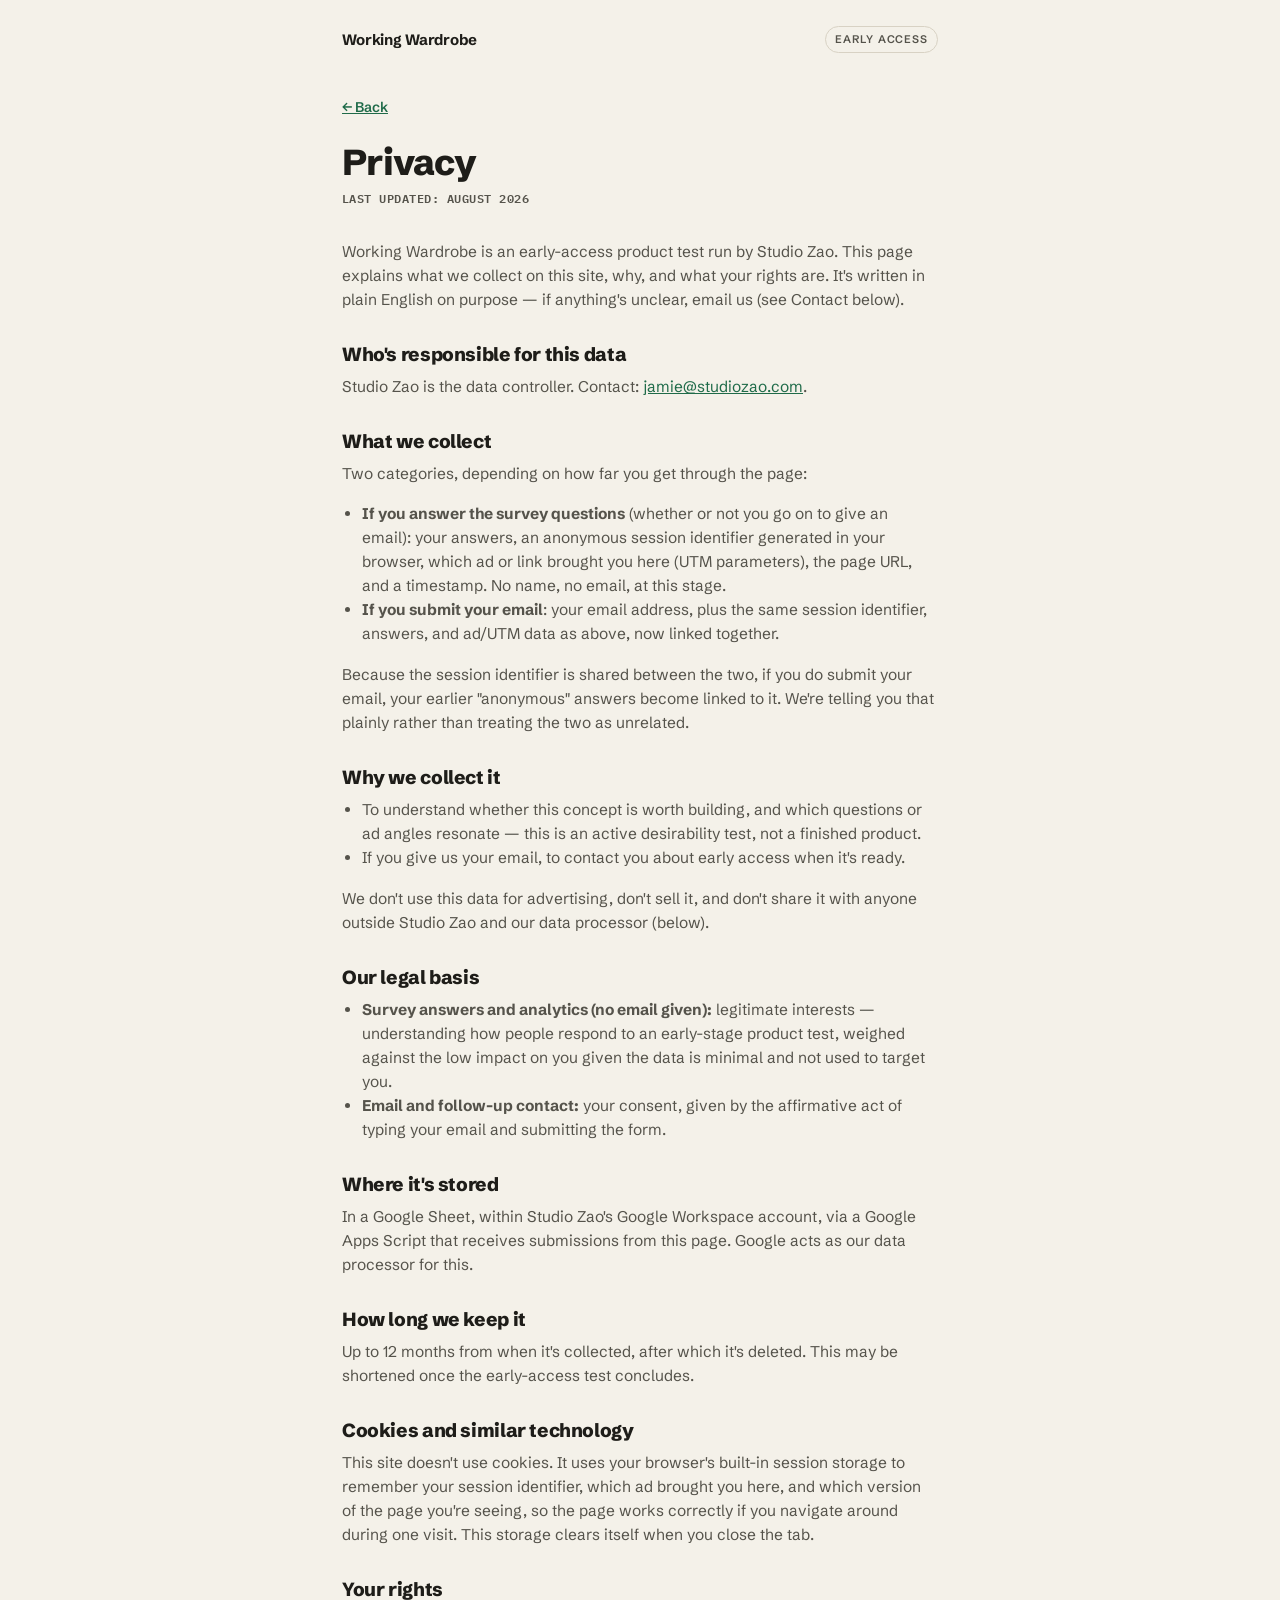
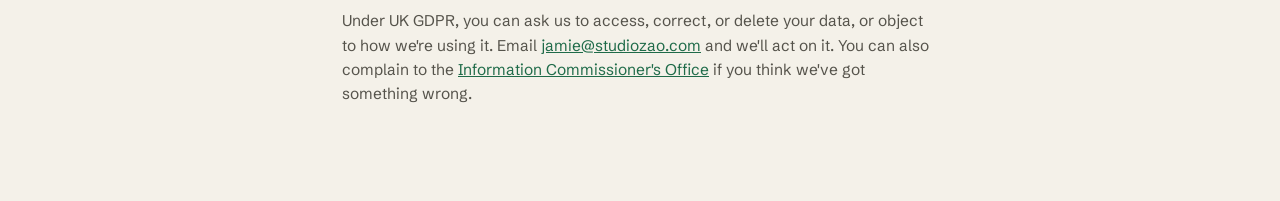
==== privacy.html @ 8a974044 "Set contact email to jamie@studiozao.com Replaces the REPLACE_WITH_YOUR_EMAIL placeholder in the foo" ====
<!DOCTYPE html>
<html lang="en-GB">
<head>
<meta charset="UTF-8">
<meta name="viewport" content="width=device-width, initial-scale=1.0">
<title>Privacy — Working Wardrobe</title>
<meta name="robots" content="noindex">
<link rel="preconnect" href="https://fonts.googleapis.com">
<link rel="preconnect" href="https://fonts.gstatic.com" crossorigin>
<link href="https://fonts.googleapis.com/css2?family=Schibsted+Grotesk:wght@400;500;600;700;800&family=IBM+Plex+Mono:wght@500;600&display=swap" rel="stylesheet">
<link rel="stylesheet" href="style.css">
<style>
  /* Page-specific only — everything else reuses style.css's tokens so
     this matches the rest of the site rather than looking bolted on. */
  .legal { max-width: 640px; margin: 0 auto; padding: 40px 22px 80px; }
  .legal h1 { font-size: clamp(28px, 7vw, 36px); margin-bottom: 6px; }
  .legal .updated { font: 600 12px var(--font-mono); color: var(--ink-soft); letter-spacing: .04em; text-transform: uppercase; margin-bottom: 32px; }
  .legal h2 { font-size: 19px; margin: 32px 0 10px; }
  .legal p, .legal li { font-size: 15.5px; color: var(--ink-soft); line-height: 1.55; }
  .legal ul { padding-left: 20px; margin: 0 0 1em; }
  .legal a { color: var(--green); }
  .legal .back { display: inline-block; margin-bottom: 24px; font-size: 14px; font-weight: 600; }
</style>
</head>
<body>
  <div class="topbar">
    <span class="brand">Working Wardrobe</span>
    <span class="badge">Early access</span>
  </div>

  <div class="legal">
    <a class="back" href="index.html">&larr; Back</a>
    <h1>Privacy</h1>
    <p class="updated">Last updated: August 2026</p>

    <p>Working Wardrobe is an early-access product test run by Studio Zao. This page explains what we collect on this site, why, and what your rights are. It's written in plain English on purpose — if anything's unclear, email us (see Contact below).</p>

    <h2>Who's responsible for this data</h2>
    <p>Studio Zao is the data controller. Contact: <a href="mailto:jamie@studiozao.com">jamie@studiozao.com</a>.</p>

    <h2>What we collect</h2>
    <p>Two categories, depending on how far you get through the page:</p>
    <ul>
      <li><strong>If you answer the survey questions</strong> (whether or not you go on to give an email): your answers, an anonymous session identifier generated in your browser, which ad or link brought you here (UTM parameters), the page URL, and a timestamp. No name, no email, at this stage.</li>
      <li><strong>If you submit your email</strong>: your email address, plus the same session identifier, answers, and ad/UTM data as above, now linked together.</li>
    </ul>
    <p>Because the session identifier is shared between the two, if you do submit your email, your earlier "anonymous" answers become linked to it. We're telling you that plainly rather than treating the two as unrelated.</p>

    <h2>Why we collect it</h2>
    <ul>
      <li>To understand whether this concept is worth building, and which questions or ad angles resonate — this is an active desirability test, not a finished product.</li>
      <li>If you give us your email, to contact you about early access when it's ready.</li>
    </ul>
    <p>We don't use this data for advertising, don't sell it, and don't share it with anyone outside Studio Zao and our data processor (below).</p>

    <h2>Our legal basis</h2>
    <ul>
      <li><strong>Survey answers and analytics (no email given):</strong> legitimate interests — understanding how people respond to an early-stage product test, weighed against the low impact on you given the data is minimal and not used to target you.</li>
      <li><strong>Email and follow-up contact:</strong> your consent, given by the affirmative act of typing your email and submitting the form.</li>
    </ul>

    <h2>Where it's stored</h2>
    <p>In a Google Sheet, within Studio Zao's Google Workspace account, via a Google Apps Script that receives submissions from this page. Google acts as our data processor for this.</p>

    <h2>How long we keep it</h2>
    <p>Up to 12 months from when it's collected, after which it's deleted. This may be shortened once the early-access test concludes.</p>

    <h2>Cookies and similar technology</h2>
    <p>This site doesn't use cookies. It uses your browser's built-in session storage to remember your session identifier, which ad brought you here, and which version of the page you're seeing, so the page works correctly if you navigate around during one visit. This storage clears itself when you close the tab.</p>

    <h2>Your rights</h2>
    <p>Under UK GDPR, you can ask us to access, correct, or delete your data, or object to how we're using it. Email <a href="mailto:jamie@studiozao.com">jamie@studiozao.com</a> and we'll act on it. You can also complain to the <a href="https://ico.org.uk/make-a-complaint/" target="_blank" rel="noopener">Information Commissioner's Office</a> if you think we've got something wrong.</p>
  </div>
</body>
</html>
---- style.css ----
/* ---------- Design tokens ---------- */
:root {
  --paper:      #F4F1E9;  /* warm paper base */
  --paper-2:    #ECE7DB;  /* slightly deeper panel */
  --ink:        #1E1D19;  /* near-black text */
  --ink-soft:   #55534B;  /* secondary text */
  --line:       #D8D2C4;  /* hairlines / borders */
  --green:      #1F6B49;  /* resolution only — it worked, it's sorted. never a button. */
  --green-dark: #164F36;
  --ochre:      #C98A2B;  /* take action, tap this — the one action colour */
  --ochre-soft: #F0DFC0;
  --shadow:     0 1px 2px rgba(30,29,25,.06), 0 8px 24px rgba(30,29,25,.06);

  /* Design 1a ("Proof First") brings in two webfonts: Schibsted Grotesk as
     the display/body face, IBM Plex Mono for small uppercase labels and
     counters. This is a deliberate reversal of the earlier system-font-only
     decision (made to avoid a render-blocking font request on cold mobile
     ad traffic) — the tradeoff is accepted here because it's what the
     chosen design direction specifies. */
  --font-body: "Schibsted Grotesk", system-ui, -apple-system, "Segoe UI", Roboto, Helvetica, Arial, sans-serif;
  --font-mono: "IBM Plex Mono", ui-monospace, Menlo, monospace;

  --wrap: 640px;
}

/* ----------------------------------------------------------------------
   PRE-LAUNCH CHECKLIST
   --ink-soft (#55534B) on --paper (#F4F1E9) — computed contrast ratio is
   ~6.83:1 (checked 2026-07-31). Passes WCAG AA (4.5:1) for normal text at
   every size this token is used at, including the 13px microcopy/eyebrow
   sizes where the margin is closest. Does not reach AAA (7:1) but AAA was
   never the target. Re-check this if either --ink-soft or --paper changes.
   ---------------------------------------------------------------------- */

/* ---------- Reset-ish ---------- */
* { box-sizing: border-box; }
html { -webkit-text-size-adjust: 100%; scroll-behavior: smooth; overflow-x: clip; }
body {
  margin: 0;
  background: var(--paper);
  color: var(--ink);
  font-family: var(--font-body);
  font-size: 17px;
  line-height: 1.55;
  -webkit-font-smoothing: antialiased;
  text-rendering: optimizeLegibility;
  overflow-x: clip;
}
img, svg { display: block; max-width: 100%; }

/* ---------- Layout helpers ---------- */
.wrap { width: 100%; max-width: var(--wrap); margin: 0 auto; padding: 0 22px; }

/* ---------- Type ---------- */
h1, h2 { margin: 0; font-weight: 800; letter-spacing: -0.02em; line-height: 1.1; }
h3 { margin: 0; font-weight: 700; letter-spacing: -0.01em; line-height: 1.1; }
p { margin: 0 0 1em; }
.eyebrow {
  font: 600 11px var(--font-mono);
  letter-spacing: 0.12em;
  text-transform: uppercase;
  color: var(--green);
  margin: 0 0 14px;
}

/* ---------- Header bar ---------- */
.topbar {
  display: flex;
  align-items: center;
  justify-content: space-between;
  padding: 26px 22px 0;
  max-width: var(--wrap);
  margin: 0 auto;
}
.topbar .brand { font-weight: 700; font-size: 15px; letter-spacing: -0.01em; }
.topbar .badge {
  font-size: 11px;
  font-weight: 600;
  letter-spacing: 0.08em;
  text-transform: uppercase;
  color: var(--ink-soft);
  border: 1px solid var(--line);
  border-radius: 99px;
  padding: 4px 9px;
}

/* ---------- Hero ---------- */
.hero { padding-top: 26px; padding-bottom: 0; }
.hero h1 {
  font-size: clamp(30px, 8.5vw, 36px);
  line-height: 1.05;
  overflow-wrap: anywhere;
  min-width: 0;
  text-wrap: balance;
}
.hero .lede {
  margin-top: 14px;
  font-size: 17px;
  line-height: 1.45;
  color: var(--ink-soft);
  max-width: 32ch;
}

/* ---------- Camera hook ---------- */
.hook { padding: 22px 22px 0; }
.hook-frame {
  position: relative;
  border-radius: 24px;
  overflow: hidden;
  background: var(--paper-2);
  aspect-ratio: 1 / 1;
}
.hook-frame .stripes {
  position: absolute;
  inset: 0;
  background: repeating-linear-gradient(135deg, #e3ddcd 0 10px, #ece7db 10px 20px);
}
.hook-frame .caption {
  position: absolute;
  inset: 0;
  display: grid;
  place-items: center;
  font: 500 10.5px/1.5 var(--font-mono);
  letter-spacing: 0.05em;
  color: #8b8577;
  text-align: center;
  padding: 0 20px;
}
.hook-frame.shot .caption { display: none; }

/* Viewfinder corner brackets — reads as a camera's focus reticle, not a
   re-drawn OS/app chrome. Fades out once the shot is taken, same as a
   real camera UI would once it's done focusing. */
.viewfinder {
  position: absolute;
  inset: 14px;
  width: calc(100% - 28px);
  height: calc(100% - 28px);
  pointer-events: none;
  transition: opacity .3s ease;
}
.viewfinder path {
  fill: none;
  stroke: rgba(30,29,25,.55);
  stroke-width: 2.5;
  stroke-linecap: round;
  vector-effect: non-scaling-stroke;
}
.hook-frame.scanning .viewfinder,
.hook-frame.revealed .viewfinder { opacity: 0; }

/* Flash: a single quick white pulse the instant the shutter is tapped */
.hook-flash {
  position: absolute;
  inset: 0;
  background: #fff;
  pointer-events: none;
  opacity: 0;
}
.hook-frame.scanning .hook-flash { animation: flashPop .5s ease forwards; }

/* Scan: a soft ochre band sweeping down while "grading" */
.hook-scan {
  position: absolute;
  left: 0; right: 0;
  height: 26%;
  background: linear-gradient(180deg, rgba(201,138,43,0), rgba(201,138,43,.4));
  opacity: 0;
  pointer-events: none;
}
.hook-frame.scanning .hook-scan {
  opacity: 1;
  animation: scanSweep 1.1s .25s linear;
}

/* Result: the worked example, revealed once grading finishes */
.hook-result {
  position: absolute;
  left: 12px; right: 12px; bottom: 12px;
  display: none;
}
.hook-frame.revealed .hook-result { display: block; animation: riseIn .4s ease forwards; }
.hook-result-card {
  background: rgba(244,241,233,.96);
  border-radius: 18px;
  padding: 16px 18px;
}
.hook-result-card .lead { font-size: 13px; color: var(--ink-soft); margin-bottom: 10px; }
.hook-result-card .result-body { display: flex; align-items: center; gap: 12px; }
.hook-result-card .result-icon { flex: 0 0 auto; width: 44px; height: 44px; }
.hook-result-card .result-text { flex: 1; min-width: 0; }
/* Named .hook-item-name, not .item — the cascade below defines a global
   .item { opacity: 0 } for its travelling squares, which was silently
   hiding this text when both shared the same class name. */
.hook-result-card .row { display: flex; align-items: baseline; justify-content: space-between; gap: 10px; }
.hook-result-card .hook-item-name { font-size: 21px; font-weight: 800; letter-spacing: -0.02em; overflow-wrap: anywhere; }
.hook-result-card .price { font-size: 21px; font-weight: 800; letter-spacing: -0.02em; color: var(--green); white-space: nowrap; }
.hook-result-card .chips { margin-top: 8px; display: flex; gap: 6px; flex-wrap: wrap; }
.hook-result-card .chip {
  font-size: 12px;
  font-weight: 600;
  color: var(--green-dark);
  background: #E1EDE5;
  border-radius: 99px;
  padding: 5px 10px;
}

/* Real camera-style shutter: a ring with a filled dot, like an actual
   phone camera app's capture button, rather than a text pill. */
.hook-shutter {
  position: absolute;
  left: 50%;
  transform: translateX(-50%);
  bottom: 18px;
  width: 62px;
  height: 62px;
  border-radius: 50%;
  background: transparent;
  border: none;
  padding: 0;
  cursor: pointer;
}
.shutter-ring {
  display: grid;
  place-items: center;
  width: 100%;
  height: 100%;
  border-radius: 50%;
  border: 3px solid #fff;
  box-shadow: 0 2px 10px rgba(30,29,25,.25);
}
.shutter-dot {
  width: 48px;
  height: 48px;
  border-radius: 50%;
  background: #fff;
  transition: transform .12s ease, background .18s ease;
}
.hook-shutter:active .shutter-dot { transform: scale(.88); }
.hook-frame.scanning .shutter-dot { background: var(--ochre); }
.hook-frame.scanning .hook-shutter { pointer-events: none; }
.hook-frame.revealed .hook-shutter { display: none; }
.hook-shutter:focus-visible { outline: 3px solid var(--ochre); outline-offset: 4px; }
.hook-note { margin: 12px 2px 0; font-size: 13.5px; color: var(--ink-soft); text-align: center; }

/* ---------- Survey ("soft gate") ----------
   Unlike a hard gate, nothing below this is hidden — all three questions
   show at once, answers are changeable any time, and the CTA just dims
   until all three are answered. Fully visible in the page's normal scroll
   order, no separate "screen". */
.sr-only {
  position: absolute;
  width: 1px; height: 1px;
  padding: 0; margin: -1px;
  overflow: hidden;
  clip: rect(0, 0, 0, 0);
  white-space: nowrap;
  border: 0;
}

/* ---------- Hard gate ----------
   Screen 2 (everything from "How it works" down, including the footer)
   isn't reachable/interactive until the survey is complete, but it's not
   fully hidden either — a dimmed, blurred, non-interactive hint of it
   stays visible through the gate, so scrolling past the survey signals
   "there's more, finish this first" rather than the page just ending.
   .gated is removed from <body> once all 3 are answered; the opacity/
   blur transition below handles the reveal automatically, no JS-driven
   animation needed. */
.screen-two {
  transition: opacity .5s ease, filter .5s ease;
}
body.gated .screen-two {
  opacity: .16;
  filter: blur(3px) saturate(70%);
  pointer-events: none;
  user-select: none;
}
body.gated .sticky { display: none; }

.survey { padding: 26px 22px 30px; }
.survey-progress-row { display: flex; align-items: center; gap: 10px; margin-bottom: 4px; }
.survey-bar { flex: 1; height: 3px; border-radius: 2px; background: var(--line); overflow: hidden; }
.survey-bar-fill { height: 100%; background: var(--ochre); border-radius: 2px; transition: width .3s ease; }
.survey-count { font: 600 10.5px var(--font-mono); color: #8b8577; letter-spacing: 0.06em; }
.survey-intro { margin: 12px 0 18px; font-size: 14.5px; color: var(--ink-soft); }

.q-block { margin-bottom: 22px; }
.q-block .q-text {
  margin: 0 0 10px;
  font-size: 16.5px;
  font-weight: 700;
  letter-spacing: -0.01em;
  line-height: 1.3;
  max-width: 30ch;
}
.q-opts { display: flex; flex-wrap: wrap; gap: 8px; }
.q-opt {
  font: 600 14.5px var(--font-body);
  text-align: left;
  cursor: pointer;
  padding: 11px 15px;
  min-height: 44px;
  border-radius: 99px;
  border: 1.5px solid var(--line);
  background: #fff;
  color: var(--ink);
  transition: border-color .16s ease, background .16s ease, color .16s ease;
}
.q-opt:hover { border-color: var(--ink); }
.q-opt:focus-visible { outline: 3px solid var(--ochre); outline-offset: 2px; }
.q-opt.picked { border-color: var(--ink); background: var(--ink); color: var(--paper); }

.survey-cta-wrap { margin-top: 6px; transition: opacity .3s ease; }
.survey-cta-wrap[data-locked="true"] { opacity: .35; pointer-events: none; }

/* ---------- How it works ---------- */
.how { background: var(--paper-2); padding: 32px 22px; border-top: 1px solid var(--line); }
.how .wrap { padding: 0; }
.how h2 { font-size: 25px; line-height: 1.15; margin-bottom: 20px; }

.steps { display: flex; flex-direction: column; gap: 10px; }
.step {
  display: flex;
  gap: 14px;
  background: var(--paper);
  border: 1px solid var(--line);
  border-radius: 16px;
  padding: 18px;
}
.step .num {
  flex: 0 0 auto;
  width: 30px; height: 30px;
  border-radius: 50%;
  display: grid; place-items: center;
  font-weight: 700; font-size: 14px;
  color: var(--green-dark);
  background: #fff;
  border: 1.5px solid var(--line);
}
.step h3 { font-size: 17px; margin-bottom: 3px; }
.step p { margin: 0; color: var(--ink-soft); font-size: 15px; line-height: 1.45; }

/* Proof card — a single worked example (item, grade, route), leading into
   the cascade below it as one worked example before the fuller animation.
   Same inline-SVG language as the cascade — kept from the earlier build
   per explicit instruction, alongside the cascade itself. */
.proof-card { margin: 14px 0 6px; max-width: 280px; }
.proof-bridge { margin: 14px 0 0; font-size: 15px; color: var(--ink-soft); }
.proof-card .proof-label { font: 600 10px var(--font-mono); fill: var(--ink-soft); letter-spacing: .04em; }
.proof-card .proof-grade { font: 800 13px var(--font-body); fill: var(--ink); }
.proof-card .proof-route { font: 600 11px var(--font-mono); fill: var(--green); }

/* The signature: routing cascade — the page's payoff visual for step 2,
   kept from the earlier build per explicit instruction (design 1a's own
   bar-chart alternative is not used). A stillness beat before it starts
   animating is timed in script.js, not here. */
.cascade-wrap { margin-top: 22px; margin-bottom: 4px; }
.cascade { width: 100%; height: auto; }
.bin-label { font: 600 10px var(--font-mono); fill: var(--ink-soft); letter-spacing: .04em; }

/* ---------- Why bother ---------- */
.why { padding: 32px 22px; }
.why h2 { font-size: 25px; line-height: 1.15; margin-bottom: 18px; }
.answer-echo {
  display: none;
  margin: -6px 0 18px;
  font-size: 16.5px;
  font-weight: 600;
  color: var(--ink-soft);
  line-height: 1.4;
}
.answer-echo.show { display: block; }

.grind { display: flex; flex-direction: column; border-top: 1px solid var(--line); }
.grind li {
  display: flex;
  gap: 12px;
  padding: 13px 0;
  border-bottom: 1px solid var(--line);
  list-style: none;
}
.grind li::before {
  content: "";
  flex: 0 0 6px;
  width: 6px; height: 6px;
  margin-top: 8px;
  border-radius: 3px;
  background: var(--ochre);
}
.grind li span { font-size: 15px; color: var(--ink-soft); line-height: 1.45; }
.grind { margin: 0; padding: 0; }

.relief {
  margin-top: 20px;
  border: 1.5px solid var(--green);
  background: #fff;
  border-radius: 16px;
  padding: 20px;
}
.relief .head { font-weight: 700; color: var(--green-dark); margin-bottom: 8px; font-size: 15px; }
.relief p { margin: 0; font-size: 15.5px; line-height: 1.45; }

/* ---------- Final capture ---------- */
.final { padding: 0 22px 34px; }
.final .card {
  background: var(--green);
  color: #fff;
  border-radius: 22px;
  padding: 28px 22px;
}
.final .card.done { display: none; }
.final h2 { font-size: 27px; line-height: 1.12; color: #fff; margin-bottom: 10px; }
/* :not(.microcopy) — without this, every property here (font-size
   included) leaks onto the "No spam..." line too, since this rule's
   specificity beats a bare .microcopy class selector. The previous fix
   only overrode margin and missed that font-size was leaking the same
   way, making the line render at 15.5px instead of its own 12.5px. */
.final .card p:not(.microcopy) { margin: 0 0 18px; font-size: 15.5px; line-height: 1.45; color: rgba(255,255,255,.86); max-width: 40ch; }

.field {
  width: 100%;
  font: 400 16px var(--font-body);
  padding: 15px 16px;
  border: none;
  border-radius: 12px;
  background: #fff;
  color: var(--ink);
  margin-bottom: 10px;
  transition: box-shadow .18s ease;
}
.field::placeholder { color: #9d988a; }
.field:focus {
  outline: none;
  box-shadow: 0 0 0 3px rgba(255,255,255,.5);
}

.btn {
  width: 100%;
  font: 700 16.5px var(--font-body);
  border: none;
  border-radius: 12px;
  padding: 16px 20px;
  background: var(--ochre);
  color: #241a08;
  cursor: pointer;
  box-shadow: 0 2px 0 #9c6a1e;
  transition: transform .12s ease, background .18s ease, box-shadow .12s ease;
}
.btn:hover { background: #b87d26; }
.btn:active { transform: translateY(2px); box-shadow: 0 0 0 #9c6a1e; }
.btn:focus-visible { outline: 3px solid var(--ink); outline-offset: 2px; }
.btn:disabled { cursor: default; opacity: .7; }

.microcopy { margin: 10px 0 0; font-size: 12.5px; color: rgba(255,255,255,.72); text-align: center; }

.form-note { margin-top: 12px; font-size: 15px; display: none; text-align: center; }
.form-note.show { display: block; }
.form-note.err { color: #ffd9d0; }

/* Success state — swaps in for the card once the form is submitted.
   Needs the same green "card" treatment as .final .card: without its own
   background, the white heading/text here is invisible against the
   page's paper background. */
.done-state {
  display: none;
  background: var(--green);
  border-radius: 22px;
  padding: 28px 22px;
}
.done-state.show { display: block; animation: riseIn .35s ease; }
.done-icon {
  width: 46px; height: 46px;
  border-radius: 50%;
  background: rgba(255,255,255,.16);
  display: grid; place-items: center;
  margin-bottom: 14px;
}
.done-state h2 { font-size: 25px; line-height: 1.14; color: #fff; margin-bottom: 8px; }
.done-state p { margin: 0 0 16px; font-size: 15.5px; line-height: 1.45; color: rgba(255,255,255,.86); }
.done-footnote {
  border-top: 1px solid rgba(255,255,255,.22);
  padding-top: 14px;
  font: 600 11px var(--font-mono);
  letter-spacing: .08em;
  color: rgba(255,255,255,.7);
}

/* ---------- Sticky bar (scroll-triggered) ---------- */
.sticky {
  position: fixed;
  left: 0; right: 0; bottom: 0;
  z-index: 40;
  background: rgba(244,241,233,.94);
  backdrop-filter: saturate(140%) blur(8px);
  border-top: 1px solid var(--line);
  padding: 12px 0 calc(12px + env(safe-area-inset-bottom, 0px));
  transform: translateY(120%);
  transition: transform .28s ease;
  box-shadow: 0 -6px 20px rgba(30,29,25,.08);
}
.sticky.show { transform: translateY(0); }
.sticky .wrap { display: flex; align-items: center; gap: 12px; }
.sticky .line { flex: 1; font-size: 14.5px; font-weight: 600; }
.sticky .line span { color: var(--ink-soft); font-weight: 500; display: block; font-size: 12.5px; }
.sticky .btn { width: auto; padding: 12px 18px; font-size: 15px; }

/* ---------- Footer ---------- */
footer {
  padding: 32px 22px 64px;
  border-top: 1px solid var(--line);
  color: var(--ink-soft);
  font-size: 13px;
}
footer .wrap { padding: 0; display: flex; flex-wrap: wrap; gap: 6px 16px; align-items: baseline; }
footer .name { font-weight: 700; color: var(--ink); }
footer a { color: var(--ink-soft); text-decoration: underline; text-underline-offset: 2px; }

/* ---------- Scroll reveal ---------- */
.reveal {
  opacity: 0;
  transform: translateY(16px);
  transition: opacity .6s ease, transform .6s ease;
  will-change: opacity, transform;
}
.reveal.in { opacity: 1; transform: none; }

/* ---------- Cascade animation (plays when step 2 is in view) ---------- */
.item { opacity: 0; }
.cascade.run .item { animation: drop 2.6s ease-in-out infinite; }
.cascade.run .i1 { animation-delay: 0s;    }
.cascade.run .i2 { animation-delay: .45s;  }
.cascade.run .i3 { animation-delay: .9s;   }
.cascade.run .i4 { animation-delay: 1.35s; }
@keyframes drop {
  0%   { opacity: 0; transform: translate(0,0) scale(.9); }
  12%  { opacity: 1; }
  70%  { opacity: 1; }
  100% { opacity: 0; transform: var(--to) scale(1); }
}
.flash { transform-origin: center; }
.cascade.run .flash { animation: flash 2.6s ease-in-out infinite; }
@keyframes flash {
  0%, 8%   { opacity: 0; transform: scale(.6); }
  3%       { opacity: .9; }
  16%,100% { opacity: 0; transform: scale(1.3); }
}

/* ---------- Camera-hook animations ---------- */
@keyframes flashPop { 0% { opacity: 0; } 20% { opacity: .9; } 100% { opacity: 0; } }
@keyframes scanSweep { from { transform: translateY(-100%); } to { transform: translateY(320%); } }
@keyframes riseIn { from { opacity: 0; transform: translateY(14px); } to { opacity: 1; transform: none; } }

/* Respect people who ask for less motion */
@media (prefers-reduced-motion: reduce) {
  html { scroll-behavior: auto; }
  .reveal { opacity: 1; transform: none; transition: none; }
  .cascade.run .item { animation: none; opacity: 1; }
  .cascade.run .flash { animation: none; opacity: .8; }
  .btn { transition: none; }
  .q-opt { transition: none; }
  .hook-frame.scanning .hook-flash,
  .hook-frame.scanning .hook-scan,
  .hook-frame.revealed .hook-result { animation: none; }
  .hook-frame.revealed .hook-result { opacity: 1; transform: none; }
  .screen-two { transition: none; }
  .sticky { transition: none; }
  .viewfinder { transition: none; }
  .shutter-dot { transition: none; }
}
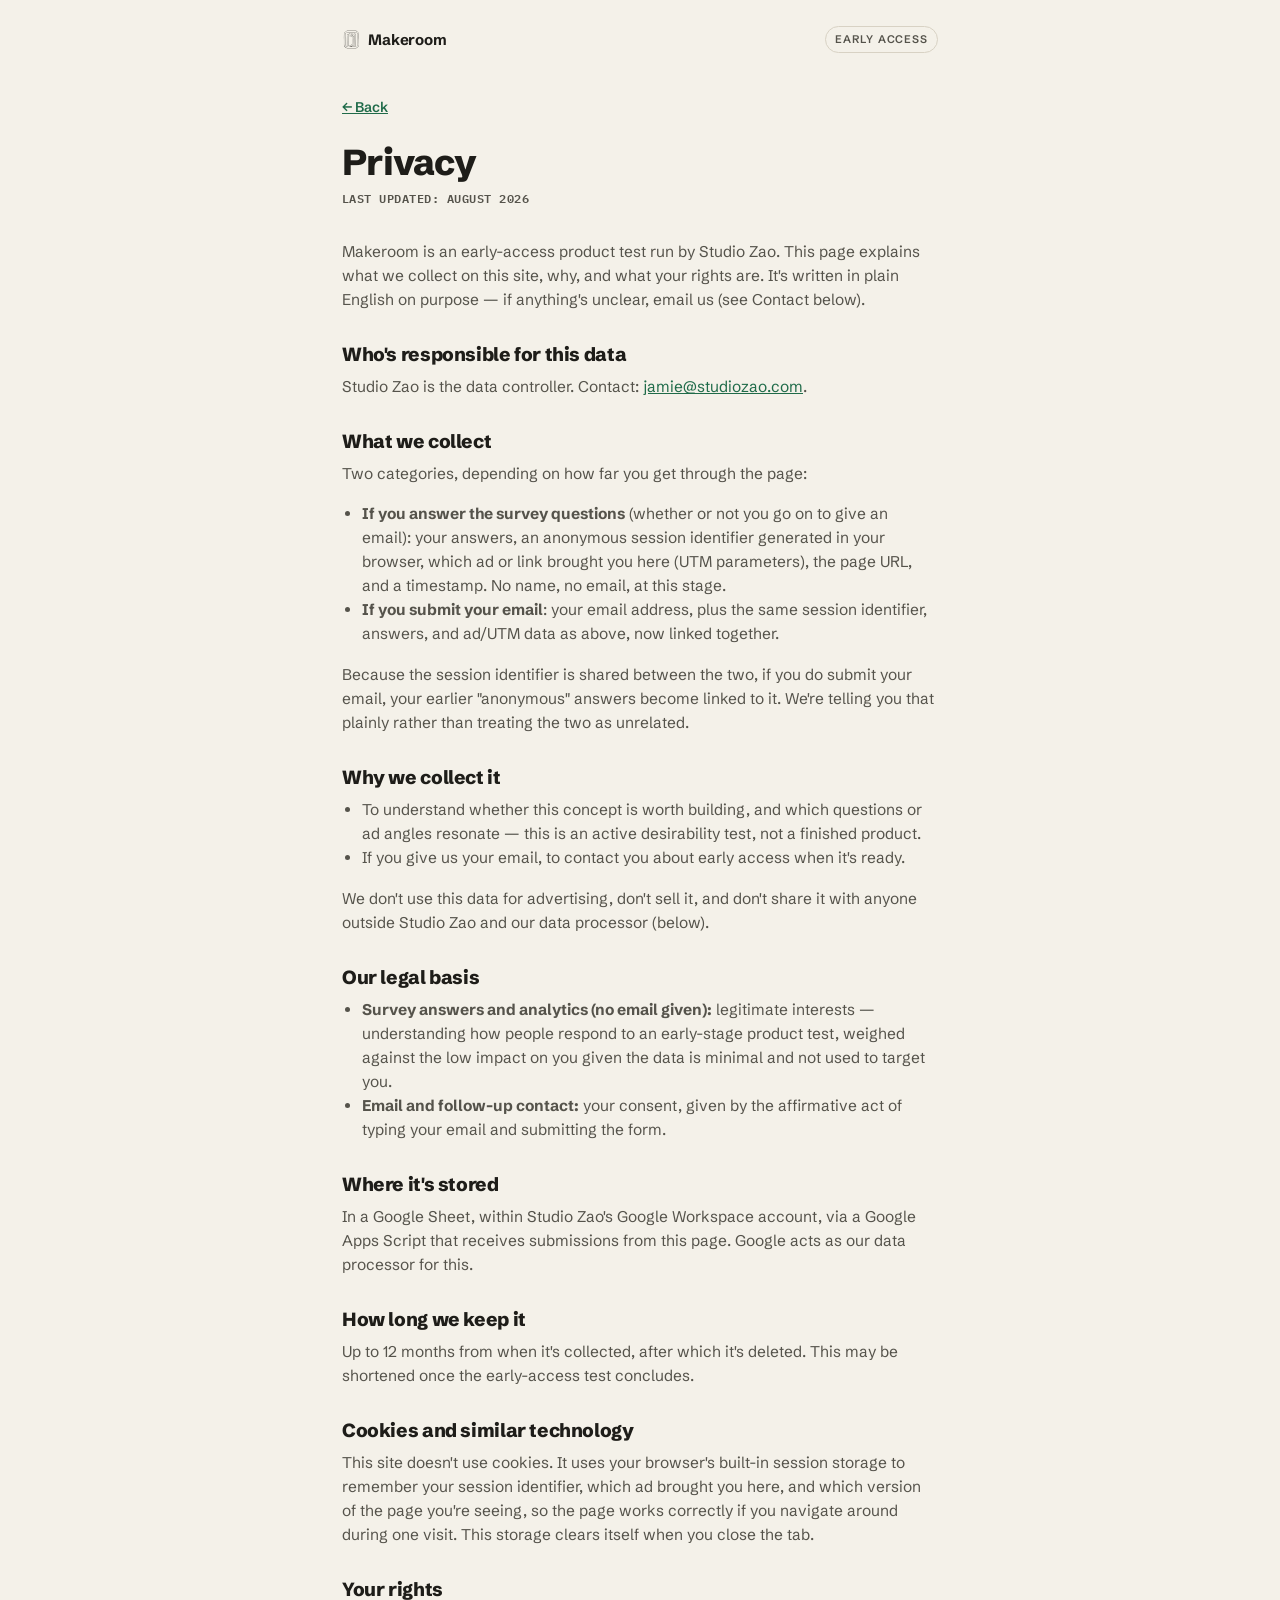
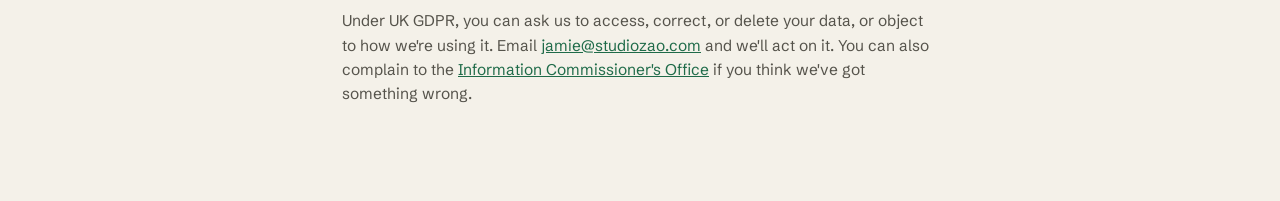
==== commit dbee0890: "Rebrand from Working Wardrobe to Makeroom Swaps all copy references and adds the traced door-icon lo" ====
--- a/privacy.html
+++ b/privacy.html
@@ -3,7 +3,7 @@
 <head>
 <meta charset="UTF-8">
 <meta name="viewport" content="width=device-width, initial-scale=1.0">
-<title>Privacy — Working Wardrobe</title>
+<title>Privacy — Makeroom</title>
 <meta name="robots" content="noindex">
 <link rel="preconnect" href="https://fonts.googleapis.com">
 <link rel="preconnect" href="https://fonts.gstatic.com" crossorigin>
@@ -24,7 +24,80 @@
 </head>
 <body>
   <div class="topbar">
-    <span class="brand">Working Wardrobe</span>
+    <span class="brand">
+            <svg class="logo-mark" viewBox="204 40 232 268" aria-hidden="true">
+        <g transform="translate(0,478) scale(0.1,-0.1)" fill="currentColor" stroke="none">
+          <path d="M2620 4265 c-47 -6 -94 -15 -105 -19 -11 -4 -31 -12 -45 -16 -14 -4
+-34 -11 -45 -15 -11 -3 -22 -7 -25 -8 -40 -13 -210 -204 -210 -236 0 -6 -5
+-11 -10 -11 -6 0 -9 -3 -8 -7 1 -5 -6 -40 -15 -80 -15 -64 -17 -154 -17 -846
+l0 -774 25 -76 c13 -41 33 -91 44 -110 38 -67 123 -154 178 -182 21 -11 40
+-23 41 -27 2 -5 11 -8 21 -8 9 0 21 -4 26 -8 6 -5 37 -15 70 -23 48 -11 179
+-14 660 -14 645 0 630 -1 745 53 51 24 151 96 158 114 2 5 9 5 15 1 7 -3 9 -3
+5 1 -3 4 11 35 33 69 22 34 42 73 46 87 3 14 9 30 13 35 4 6 11 26 15 45 12
+50 17 1610 6 1610 -5 0 -8 20 -8 44 2 34 -1 42 -12 38 -10 -4 -13 -1 -9 10 4
+9 2 20 -2 24 -5 5 -11 18 -12 29 -4 24 -75 121 -123 168 -19 18 -50 42 -70 53
+-19 10 -35 22 -35 26 0 5 -7 8 -15 8 -8 0 -23 4 -33 9 -31 16 -88 31 -116 31
+-15 0 -25 3 -23 8 8 12 -1067 9 -1163 -3z m1225 -35 c4 -6 15 -10 25 -10 31 0
+132 -58 180 -103 53 -49 120 -138 120 -159 0 -8 4 -18 8 -24 5 -5 15 -29 23
+-54 12 -37 14 -182 14 -855 l0 -810 -24 -60 c-29 -72 -99 -169 -153 -210 -21
+-16 -45 -36 -53 -42 -7 -7 -17 -13 -22 -13 -4 0 -19 -6 -33 -13 -78 -41 -103
+-42 -730 -42 -629 0 -640 1 -745 43 -135 54 -249 203 -285 372 -13 63 -9 1536
+5 1603 20 99 137 270 213 310 150 80 105 75 819 76 392 0 635 -3 638 -9z"/>
+          <path d="M2560 4080 c0 -5 -6 -10 -14 -10 -25 0 -96 -43 -129 -80 -50 -53 -66
+-82 -88 -152 -18 -60 -19 -102 -19 -805 0 -701 1 -745 19 -802 36 -114 118
+-197 236 -238 l30 -10 -2 836 c-1 460 -3 841 -4 846 -1 6 -6 -8 -12 -30 -7
+-26 -13 -320 -16 -826 l-6 -787 -45 24 c-25 13 -41 24 -36 24 5 0 -6 10 -25
+23 -18 12 -40 36 -49 52 -8 17 -17 32 -20 35 -16 16 -32 61 -30 86 1 16 1 31
+0 34 -1 3 -4 284 -6 624 -3 341 -6 622 -9 624 -2 3 -2 23 0 46 3 22 7 84 9
+137 4 74 11 109 30 153 25 56 92 130 128 142 10 3 18 10 18 16 0 5 6 8 12 6 7
+-3 23 1 35 7 17 9 180 12 621 13 581 0 598 -1 647 -21 28 -11 57 -28 66 -36 9
+-9 29 -25 44 -36 27 -19 75 -102 75 -130 0 -8 5 -15 10 -15 7 0 10 -271 10
+-794 0 -679 -2 -795 -14 -806 -8 -6 -12 -18 -9 -27 3 -8 2 -18 -4 -22 -5 -3
+-19 -23 -32 -44 -24 -39 -92 -92 -132 -102 l-24 -6 -1 843 c-1 798 -5 928 -25
+928 -5 0 -9 6 -9 13 0 20 -67 86 -111 109 -36 19 -50 20 -127 14 -48 -4 -98
+-9 -112 -12 -14 -2 -45 -7 -70 -10 -25 -3 -49 -10 -54 -15 -6 -5 -31 -9 -57
+-9 -26 0 -51 -4 -54 -10 -3 -5 -24 -10 -45 -10 -21 0 -42 -4 -45 -10 -3 -5
+-22 -10 -41 -10 -20 0 -74 -7 -122 -15 -48 -9 -116 -21 -152 -27 -36 -6 -84
+-19 -107 -29 -44 -20 -93 -74 -93 -102 0 -25 15 -21 28 7 26 57 91 87 232 106
+36 5 90 14 120 20 97 19 154 29 215 38 33 5 97 17 142 26 228 47 304 48 365 5
+33 -24 72 -81 82 -122 4 -16 7 -422 7 -903 -1 -764 1 -874 14 -874 8 0 15 5
+15 10 0 6 7 10 15 10 23 0 87 39 128 78 52 50 85 107 98 173 13 66 12 1423 -1
+1542 -9 79 -32 132 -78 185 -22 26 -88 72 -102 72 -6 0 -10 5 -10 10 0 6 -9
+10 -19 10 -11 0 -23 5 -26 10 -4 6 -227 10 -636 10 -413 0 -629 -3 -629 -10z"/>
+          <path d="M3540 3759 c-30 -4 -82 -12 -115 -18 -33 -7 -86 -16 -117 -22 -32 -5
+-86 -14 -120 -20 -35 -5 -89 -13 -120 -15 -66 -7 -76 -20 -20 -30 20 -3 64
+-16 97 -29 33 -13 83 -31 110 -40 124 -41 174 -75 214 -148 21 -37 21 -48 21
+-585 l0 -547 -38 -49 c-38 -50 -83 -84 -114 -85 -10 -1 -18 -5 -18 -11 0 -5
+-11 -10 -23 -10 -13 0 -27 -3 -30 -6 -8 -8 -119 -54 -130 -54 -4 0 -30 -11
+-59 -25 -28 -14 -60 -25 -70 -25 -10 0 -18 -4 -18 -8 0 -5 -25 -15 -55 -22
+-30 -7 -55 -18 -55 -24 0 -8 109 -10 375 -8 343 2 375 4 384 20 12 23 14 1694
+1 1726 -13 35 -36 43 -100 35z m71 -41 c0 -7 1 -394 2 -860 l2 -847 -293 -3
+c-289 -3 -377 2 -274 16 28 4 52 11 52 16 0 6 6 10 13 10 8 0 27 6 43 14 76
+37 130 61 139 62 12 1 58 20 98 40 16 8 34 11 40 7 7 -3 9 -3 5 1 -3 4 11 31
+33 59 31 41 39 61 40 97 1 25 3 56 5 70 1 14 3 187 4 385 1 358 -6 612 -17
+650 -9 33 -83 115 -109 121 -13 3 -24 10 -24 14 0 8 -55 24 -77 23 -7 0 -13 3
+-13 8 0 5 -11 9 -25 9 -14 0 -25 4 -25 9 0 5 -12 11 -27 13 -16 2 -27 8 -26
+14 1 7 -6 10 -17 7 -11 -3 -20 -1 -20 5 0 6 21 13 48 17 26 3 67 9 92 14 25 6
+73 12 108 16 35 3 73 10 85 15 35 14 137 12 138 -2z"/>
+          <path d="M2745 3583 c-13 -12 -15 -114 -15 -754 0 -491 3 -739 10 -739 10 0
+87 32 122 51 10 5 24 9 31 9 12 0 80 29 119 50 10 6 23 10 29 10 11 0 24 5
+121 49 26 11 57 21 68 21 11 0 20 4 20 9 0 5 16 12 35 15 19 4 39 15 45 26 16
+29 13 1040 -3 1061 -12 15 -140 69 -165 69 -12 0 -23 5 -69 28 -13 7 -31 12
+-42 12 -11 0 -21 4 -23 8 -1 4 -43 21 -93 36 -49 16 -99 32 -110 36 -42 17
+-66 18 -80 3z m90 -33 c32 -11 66 -20 77 -20 10 0 18 -4 18 -10 0 -5 7 -10 15
+-10 15 0 24 -3 70 -27 12 -6 36 -14 55 -18 19 -4 40 -11 45 -15 6 -4 31 -13
+58 -21 26 -7 47 -17 47 -21 0 -4 12 -8 26 -8 16 0 37 -11 51 -26 l24 -26 -3
+-493 c-3 -458 -4 -494 -21 -513 -10 -11 -31 -22 -48 -26 -16 -3 -49 -15 -73
+-26 -25 -11 -50 -20 -56 -20 -5 0 -19 -4 -30 -10 -11 -5 -29 -14 -40 -20 -11
+-5 -27 -10 -35 -10 -8 0 -15 -4 -15 -10 0 -5 -11 -10 -25 -10 -14 0 -25 -5
+-25 -11 0 -6 -9 -9 -19 -6 -12 3 -22 -1 -25 -9 -3 -8 -16 -14 -30 -14 -14 0
+-27 -4 -31 -9 -3 -6 -14 -8 -25 -6 -11 2 -20 0 -20 -6 0 -5 -6 -9 -14 -9 -8 0
+-17 -6 -19 -12 -3 -7 -6 311 -6 708 -1 617 1 734 14 734 1 0 28 -9 60 -20z"/>
+          <path d="M2381 2284 c0 -11 3 -14 6 -6 3 7 2 16 -1 19 -3 4 -6 -2 -5 -13z"/>
+        </g>
+      </svg>
+      Makeroom
+    </span>
     <span class="badge">Early access</span>
   </div>
 
@@ -33,7 +106,7 @@
     <h1>Privacy</h1>
     <p class="updated">Last updated: August 2026</p>
 
-    <p>Working Wardrobe is an early-access product test run by Studio Zao. This page explains what we collect on this site, why, and what your rights are. It's written in plain English on purpose — if anything's unclear, email us (see Contact below).</p>
+    <p>Makeroom is an early-access product test run by Studio Zao. This page explains what we collect on this site, why, and what your rights are. It's written in plain English on purpose — if anything's unclear, email us (see Contact below).</p>
 
     <h2>Who's responsible for this data</h2>
     <p>Studio Zao is the data controller. Contact: <a href="mailto:jamie@studiozao.com">jamie@studiozao.com</a>.</p>
--- a/style.css
+++ b/style.css
@@ -72,7 +72,8 @@
   max-width: var(--wrap);
   margin: 0 auto;
 }
-.topbar .brand { font-weight: 700; font-size: 15px; letter-spacing: -0.01em; }
+.topbar .brand { display: flex; align-items: center; gap: 7px; font-weight: 700; font-size: 15px; letter-spacing: -0.01em; }
+.topbar .brand .logo-mark { width: 19px; height: 19px; color: var(--ink); flex: none; }
 .topbar .badge {
   font-size: 11px;
   font-weight: 600;
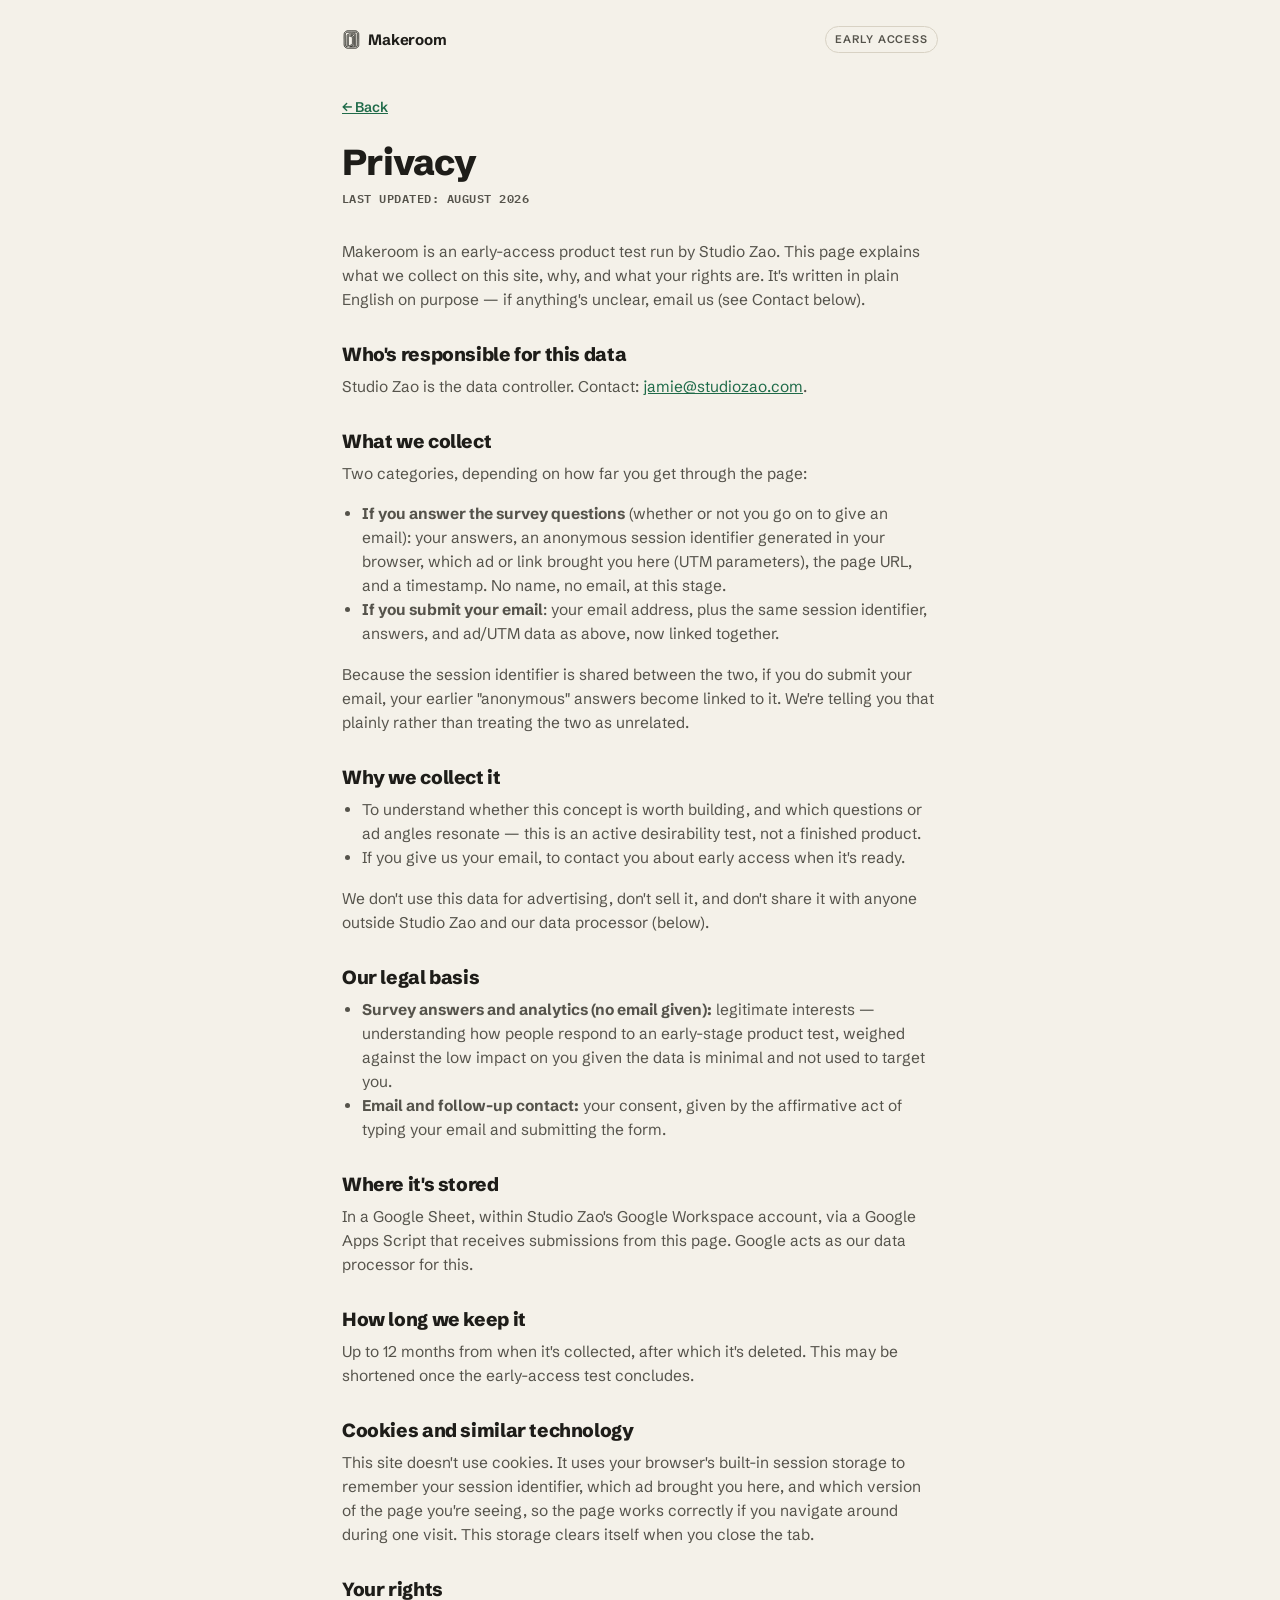
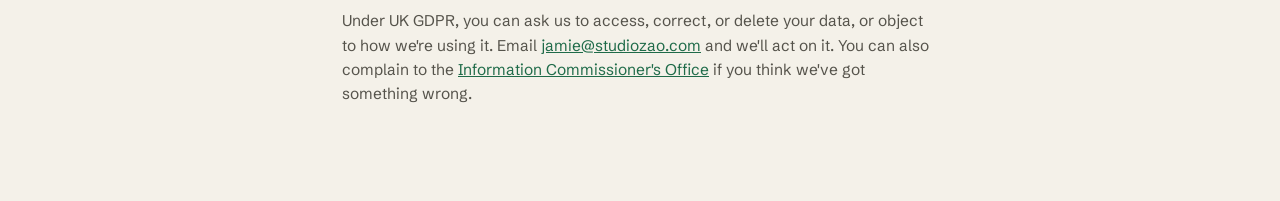
==== commit 3e46c3f0: "Bold the header logo mark The traced icon rendered as thin hairline outlines at 19px in the header —" ====
--- a/privacy.html
+++ b/privacy.html
@@ -26,7 +26,7 @@
   <div class="topbar">
     <span class="brand">
             <svg class="logo-mark" viewBox="204 40 232 268" aria-hidden="true">
-        <g transform="translate(0,478) scale(0.1,-0.1)" fill="currentColor" stroke="none">
+        <g transform="translate(0,478) scale(0.1,-0.1)" fill="currentColor" stroke="currentColor" stroke-width="55" stroke-linejoin="round">
           <path d="M2620 4265 c-47 -6 -94 -15 -105 -19 -11 -4 -31 -12 -45 -16 -14 -4
 -34 -11 -45 -15 -11 -3 -22 -7 -25 -8 -40 -13 -210 -204 -210 -236 0 -6 -5
 -11 -10 -11 -6 0 -9 -3 -8 -7 1 -5 -6 -40 -15 -80 -15 -64 -17 -154 -17 -846
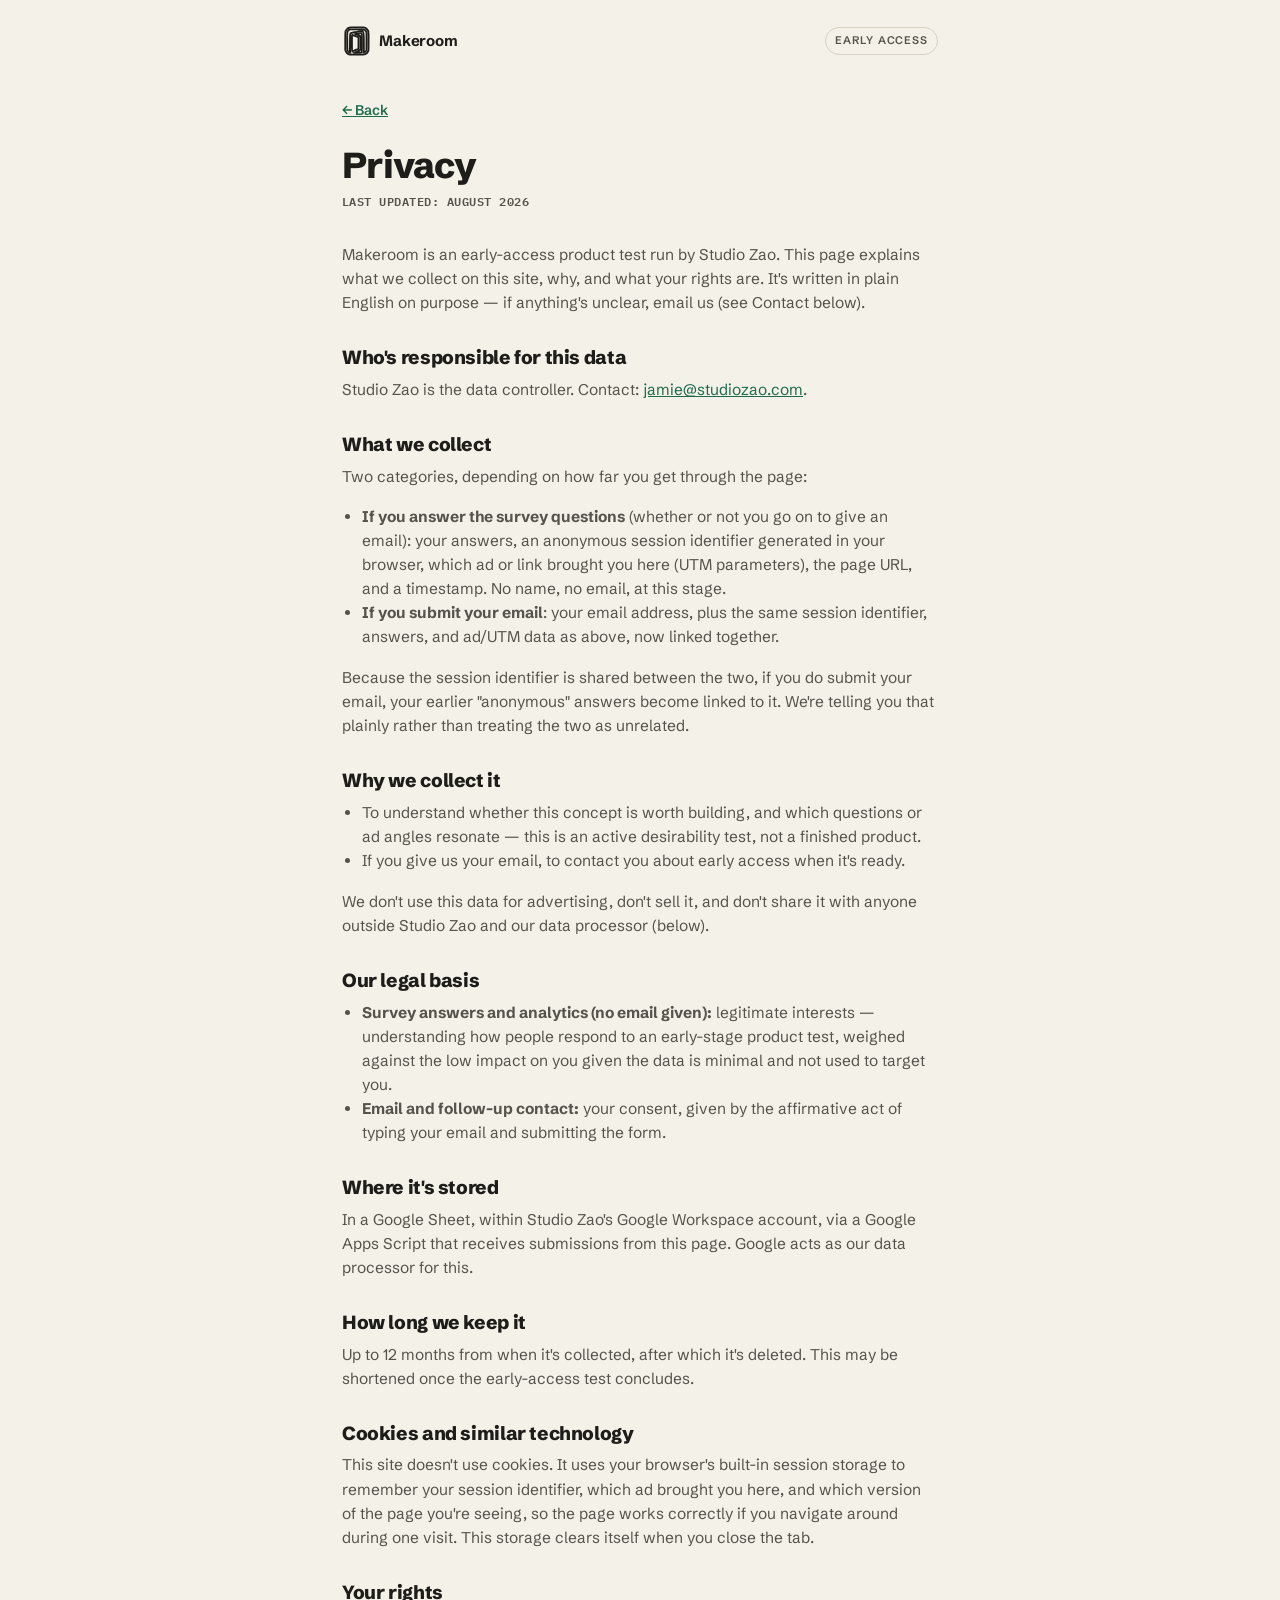
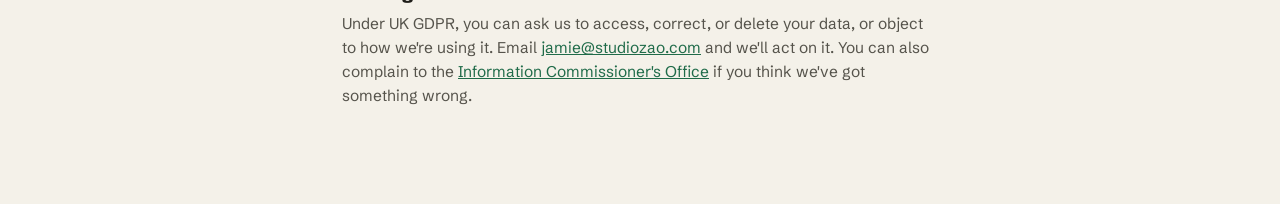
==== commit e372605e: "Make logo mark solid and larger Stroke wasn't thick enough to close the gaps between the traced outl" ====
--- a/privacy.html
+++ b/privacy.html
@@ -26,7 +26,7 @@
   <div class="topbar">
     <span class="brand">
             <svg class="logo-mark" viewBox="204 40 232 268" aria-hidden="true">
-        <g transform="translate(0,478) scale(0.1,-0.1)" fill="currentColor" stroke="currentColor" stroke-width="55" stroke-linejoin="round">
+        <g transform="translate(0,478) scale(0.1,-0.1)" fill="currentColor" stroke="currentColor" stroke-width="140" stroke-linejoin="round">
           <path d="M2620 4265 c-47 -6 -94 -15 -105 -19 -11 -4 -31 -12 -45 -16 -14 -4
 -34 -11 -45 -15 -11 -3 -22 -7 -25 -8 -40 -13 -210 -204 -210 -236 0 -6 -5
 -11 -10 -11 -6 0 -9 -3 -8 -7 1 -5 -6 -40 -15 -80 -15 -64 -17 -154 -17 -846
--- a/style.css
+++ b/style.css
@@ -73,7 +73,7 @@
   margin: 0 auto;
 }
 .topbar .brand { display: flex; align-items: center; gap: 7px; font-weight: 700; font-size: 15px; letter-spacing: -0.01em; }
-.topbar .brand .logo-mark { width: 19px; height: 19px; color: var(--ink); flex: none; }
+.topbar .brand .logo-mark { width: 30px; height: 30px; color: var(--ink); flex: none; }
 .topbar .badge {
   font-size: 11px;
   font-weight: 600;
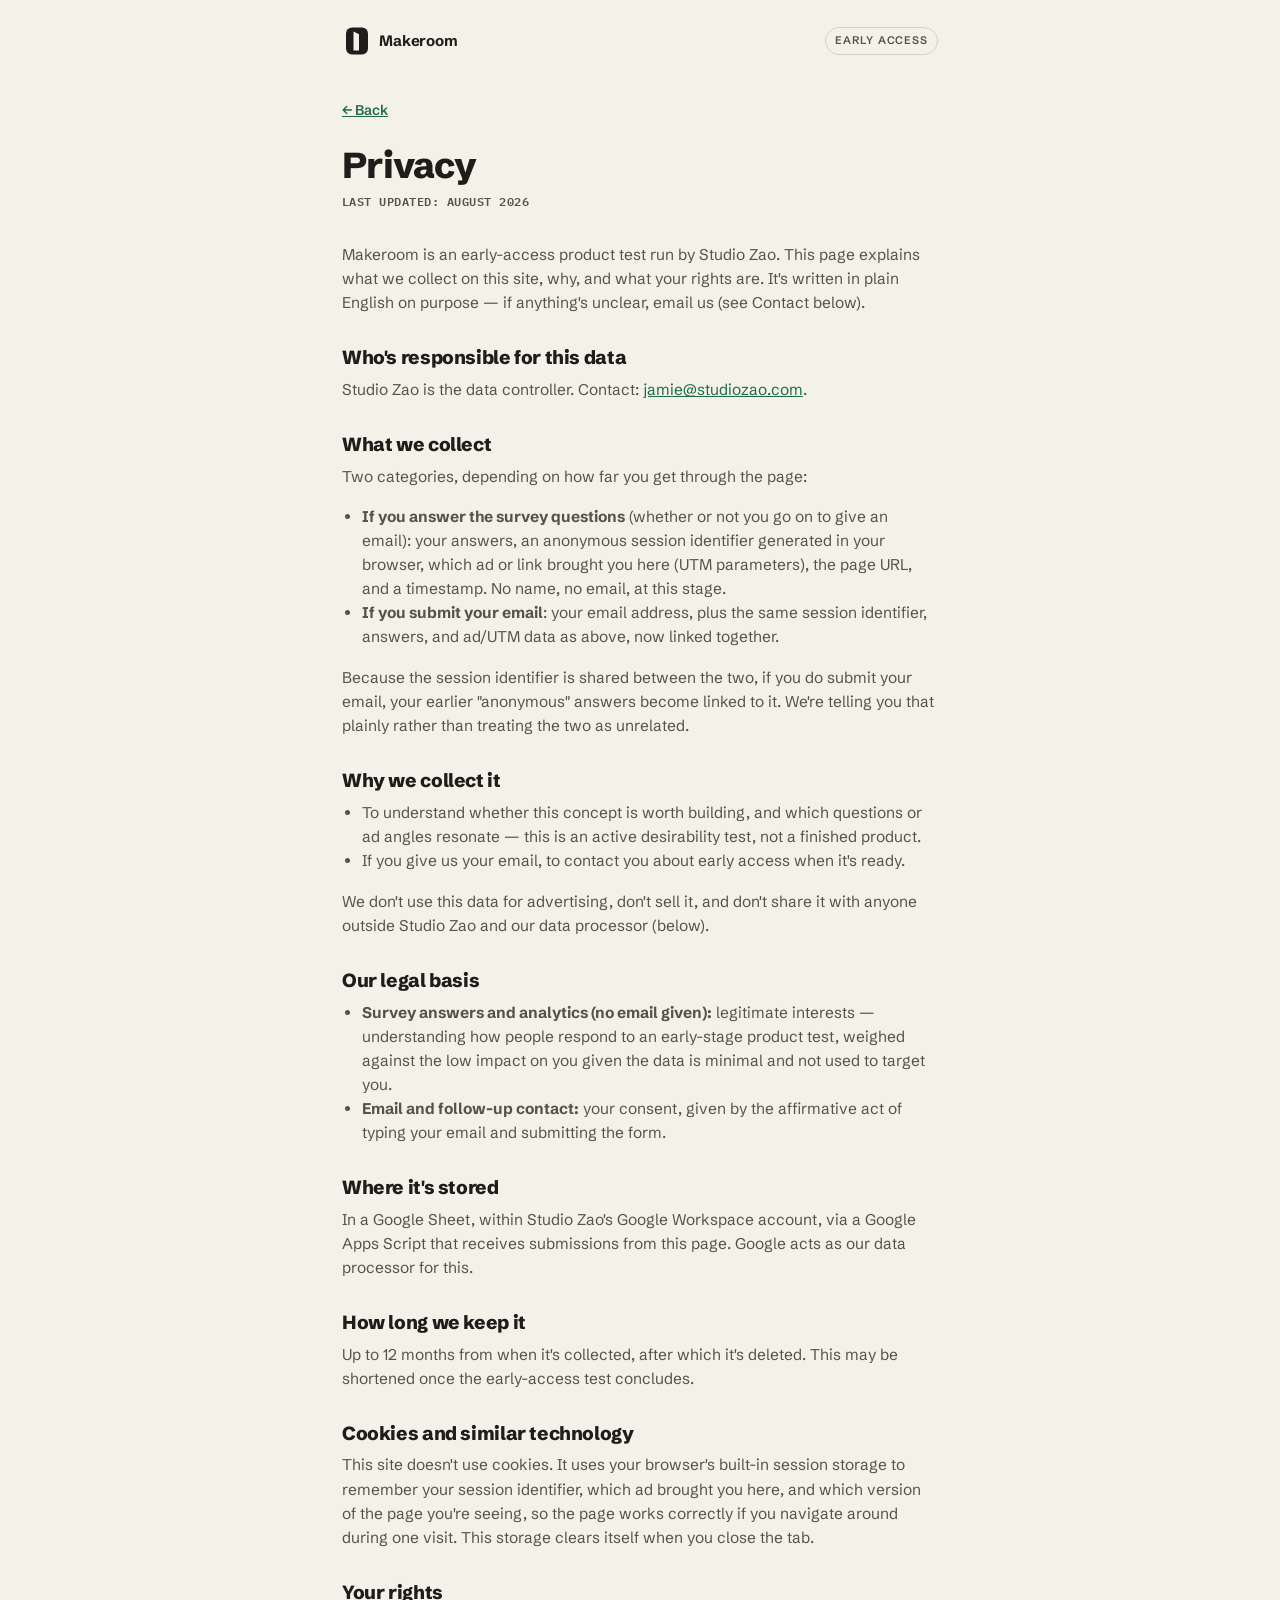
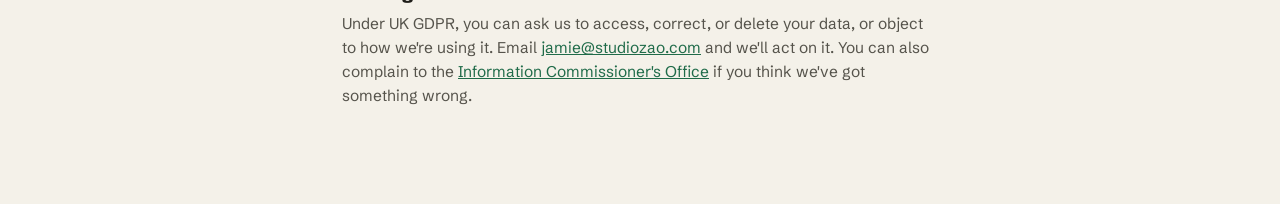
==== commit 15b9b73c: "Rebuild logo as a clean solid mark The stroke-fattening approach still left hollow gaps and stray ar" ====
--- a/privacy.html
+++ b/privacy.html
@@ -25,76 +25,9 @@
 <body>
   <div class="topbar">
     <span class="brand">
-            <svg class="logo-mark" viewBox="204 40 232 268" aria-hidden="true">
-        <g transform="translate(0,478) scale(0.1,-0.1)" fill="currentColor" stroke="currentColor" stroke-width="140" stroke-linejoin="round">
-          <path d="M2620 4265 c-47 -6 -94 -15 -105 -19 -11 -4 -31 -12 -45 -16 -14 -4
--34 -11 -45 -15 -11 -3 -22 -7 -25 -8 -40 -13 -210 -204 -210 -236 0 -6 -5
--11 -10 -11 -6 0 -9 -3 -8 -7 1 -5 -6 -40 -15 -80 -15 -64 -17 -154 -17 -846
-l0 -774 25 -76 c13 -41 33 -91 44 -110 38 -67 123 -154 178 -182 21 -11 40
--23 41 -27 2 -5 11 -8 21 -8 9 0 21 -4 26 -8 6 -5 37 -15 70 -23 48 -11 179
--14 660 -14 645 0 630 -1 745 53 51 24 151 96 158 114 2 5 9 5 15 1 7 -3 9 -3
-5 1 -3 4 11 35 33 69 22 34 42 73 46 87 3 14 9 30 13 35 4 6 11 26 15 45 12
-50 17 1610 6 1610 -5 0 -8 20 -8 44 2 34 -1 42 -12 38 -10 -4 -13 -1 -9 10 4
-9 2 20 -2 24 -5 5 -11 18 -12 29 -4 24 -75 121 -123 168 -19 18 -50 42 -70 53
--19 10 -35 22 -35 26 0 5 -7 8 -15 8 -8 0 -23 4 -33 9 -31 16 -88 31 -116 31
--15 0 -25 3 -23 8 8 12 -1067 9 -1163 -3z m1225 -35 c4 -6 15 -10 25 -10 31 0
-132 -58 180 -103 53 -49 120 -138 120 -159 0 -8 4 -18 8 -24 5 -5 15 -29 23
--54 12 -37 14 -182 14 -855 l0 -810 -24 -60 c-29 -72 -99 -169 -153 -210 -21
--16 -45 -36 -53 -42 -7 -7 -17 -13 -22 -13 -4 0 -19 -6 -33 -13 -78 -41 -103
--42 -730 -42 -629 0 -640 1 -745 43 -135 54 -249 203 -285 372 -13 63 -9 1536
-5 1603 20 99 137 270 213 310 150 80 105 75 819 76 392 0 635 -3 638 -9z"/>
-          <path d="M2560 4080 c0 -5 -6 -10 -14 -10 -25 0 -96 -43 -129 -80 -50 -53 -66
--82 -88 -152 -18 -60 -19 -102 -19 -805 0 -701 1 -745 19 -802 36 -114 118
--197 236 -238 l30 -10 -2 836 c-1 460 -3 841 -4 846 -1 6 -6 -8 -12 -30 -7
--26 -13 -320 -16 -826 l-6 -787 -45 24 c-25 13 -41 24 -36 24 5 0 -6 10 -25
-23 -18 12 -40 36 -49 52 -8 17 -17 32 -20 35 -16 16 -32 61 -30 86 1 16 1 31
-0 34 -1 3 -4 284 -6 624 -3 341 -6 622 -9 624 -2 3 -2 23 0 46 3 22 7 84 9
-137 4 74 11 109 30 153 25 56 92 130 128 142 10 3 18 10 18 16 0 5 6 8 12 6 7
--3 23 1 35 7 17 9 180 12 621 13 581 0 598 -1 647 -21 28 -11 57 -28 66 -36 9
--9 29 -25 44 -36 27 -19 75 -102 75 -130 0 -8 5 -15 10 -15 7 0 10 -271 10
--794 0 -679 -2 -795 -14 -806 -8 -6 -12 -18 -9 -27 3 -8 2 -18 -4 -22 -5 -3
--19 -23 -32 -44 -24 -39 -92 -92 -132 -102 l-24 -6 -1 843 c-1 798 -5 928 -25
-928 -5 0 -9 6 -9 13 0 20 -67 86 -111 109 -36 19 -50 20 -127 14 -48 -4 -98
--9 -112 -12 -14 -2 -45 -7 -70 -10 -25 -3 -49 -10 -54 -15 -6 -5 -31 -9 -57
--9 -26 0 -51 -4 -54 -10 -3 -5 -24 -10 -45 -10 -21 0 -42 -4 -45 -10 -3 -5
--22 -10 -41 -10 -20 0 -74 -7 -122 -15 -48 -9 -116 -21 -152 -27 -36 -6 -84
--19 -107 -29 -44 -20 -93 -74 -93 -102 0 -25 15 -21 28 7 26 57 91 87 232 106
-36 5 90 14 120 20 97 19 154 29 215 38 33 5 97 17 142 26 228 47 304 48 365 5
-33 -24 72 -81 82 -122 4 -16 7 -422 7 -903 -1 -764 1 -874 14 -874 8 0 15 5
-15 10 0 6 7 10 15 10 23 0 87 39 128 78 52 50 85 107 98 173 13 66 12 1423 -1
-1542 -9 79 -32 132 -78 185 -22 26 -88 72 -102 72 -6 0 -10 5 -10 10 0 6 -9
-10 -19 10 -11 0 -23 5 -26 10 -4 6 -227 10 -636 10 -413 0 -629 -3 -629 -10z"/>
-          <path d="M3540 3759 c-30 -4 -82 -12 -115 -18 -33 -7 -86 -16 -117 -22 -32 -5
--86 -14 -120 -20 -35 -5 -89 -13 -120 -15 -66 -7 -76 -20 -20 -30 20 -3 64
--16 97 -29 33 -13 83 -31 110 -40 124 -41 174 -75 214 -148 21 -37 21 -48 21
--585 l0 -547 -38 -49 c-38 -50 -83 -84 -114 -85 -10 -1 -18 -5 -18 -11 0 -5
--11 -10 -23 -10 -13 0 -27 -3 -30 -6 -8 -8 -119 -54 -130 -54 -4 0 -30 -11
--59 -25 -28 -14 -60 -25 -70 -25 -10 0 -18 -4 -18 -8 0 -5 -25 -15 -55 -22
--30 -7 -55 -18 -55 -24 0 -8 109 -10 375 -8 343 2 375 4 384 20 12 23 14 1694
-1 1726 -13 35 -36 43 -100 35z m71 -41 c0 -7 1 -394 2 -860 l2 -847 -293 -3
-c-289 -3 -377 2 -274 16 28 4 52 11 52 16 0 6 6 10 13 10 8 0 27 6 43 14 76
-37 130 61 139 62 12 1 58 20 98 40 16 8 34 11 40 7 7 -3 9 -3 5 1 -3 4 11 31
-33 59 31 41 39 61 40 97 1 25 3 56 5 70 1 14 3 187 4 385 1 358 -6 612 -17
-650 -9 33 -83 115 -109 121 -13 3 -24 10 -24 14 0 8 -55 24 -77 23 -7 0 -13 3
--13 8 0 5 -11 9 -25 9 -14 0 -25 4 -25 9 0 5 -12 11 -27 13 -16 2 -27 8 -26
-14 1 7 -6 10 -17 7 -11 -3 -20 -1 -20 5 0 6 21 13 48 17 26 3 67 9 92 14 25 6
-73 12 108 16 35 3 73 10 85 15 35 14 137 12 138 -2z"/>
-          <path d="M2745 3583 c-13 -12 -15 -114 -15 -754 0 -491 3 -739 10 -739 10 0
-87 32 122 51 10 5 24 9 31 9 12 0 80 29 119 50 10 6 23 10 29 10 11 0 24 5
-121 49 26 11 57 21 68 21 11 0 20 4 20 9 0 5 16 12 35 15 19 4 39 15 45 26 16
-29 13 1040 -3 1061 -12 15 -140 69 -165 69 -12 0 -23 5 -69 28 -13 7 -31 12
--42 12 -11 0 -21 4 -23 8 -1 4 -43 21 -93 36 -49 16 -99 32 -110 36 -42 17
--66 18 -80 3z m90 -33 c32 -11 66 -20 77 -20 10 0 18 -4 18 -10 0 -5 7 -10 15
--10 15 0 24 -3 70 -27 12 -6 36 -14 55 -18 19 -4 40 -11 45 -15 6 -4 31 -13
-58 -21 26 -7 47 -17 47 -21 0 -4 12 -8 26 -8 16 0 37 -11 51 -26 l24 -26 -3
--493 c-3 -458 -4 -494 -21 -513 -10 -11 -31 -22 -48 -26 -16 -3 -49 -15 -73
--26 -25 -11 -50 -20 -56 -20 -5 0 -19 -4 -30 -10 -11 -5 -29 -14 -40 -20 -11
--5 -27 -10 -35 -10 -8 0 -15 -4 -15 -10 0 -5 -11 -10 -25 -10 -14 0 -25 -5
--25 -11 0 -6 -9 -9 -19 -6 -12 3 -22 -1 -25 -9 -3 -8 -16 -14 -30 -14 -14 0
--27 -4 -31 -9 -3 -6 -14 -8 -25 -6 -11 2 -20 0 -20 -6 0 -5 -6 -9 -14 -9 -8 0
--17 -6 -19 -12 -3 -7 -6 311 -6 708 -1 617 1 734 14 734 1 0 28 -9 60 -20z"/>
-          <path d="M2381 2284 c0 -11 3 -14 6 -6 3 7 2 16 -1 19 -3 4 -6 -2 -5 -13z"/>
-        </g>
+            <svg class="logo-mark" viewBox="0 0 100 120" aria-hidden="true">
+        <rect x="6" y="6" width="88" height="108" rx="24" fill="currentColor"/>
+        <path d="M36 22 L58 33 L58 98 L36 98 Z" fill="var(--paper)"/>
       </svg>
       Makeroom
     </span>
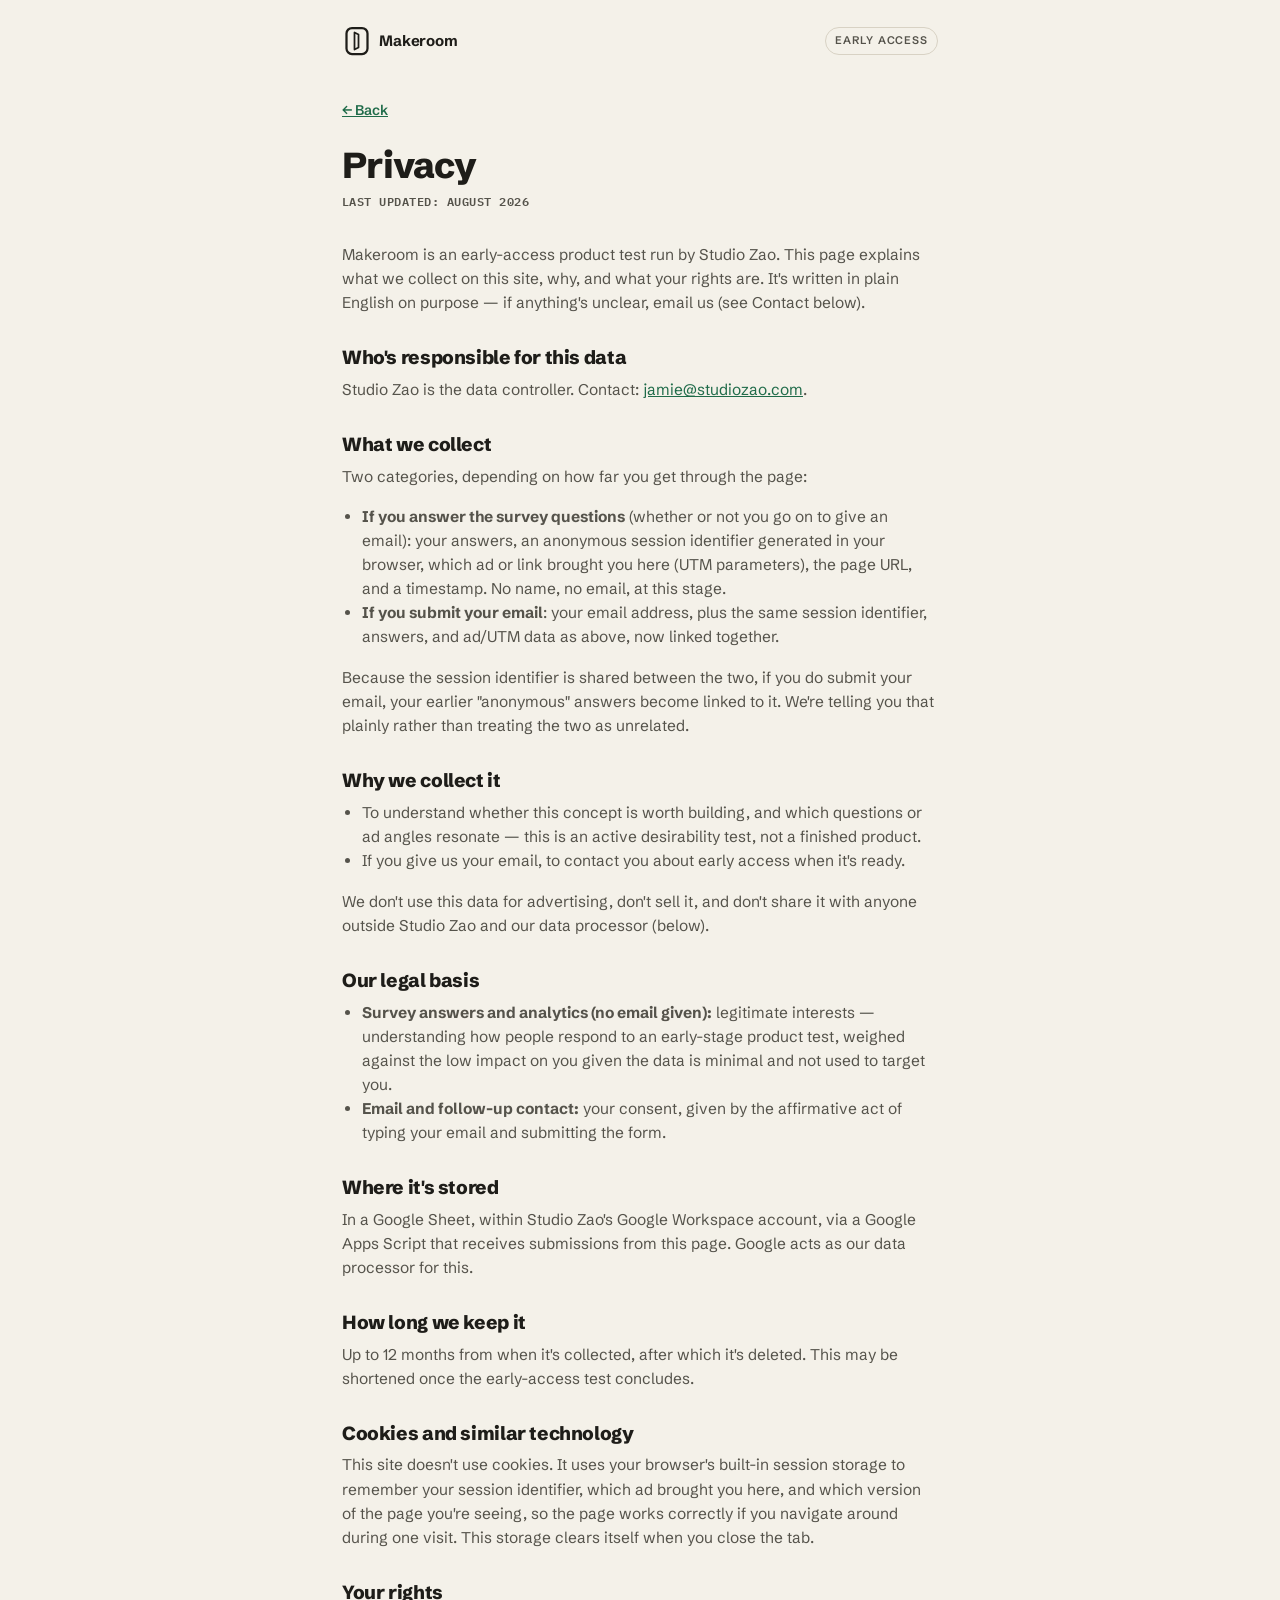
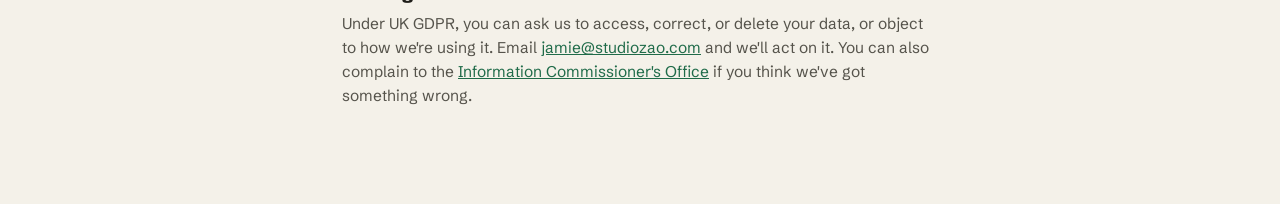
==== commit 2a47f8a5: "Thin the logo mark back down from solid block to line icon Solid fill read as too heavy/blobby. Rebu" ====
--- a/privacy.html
+++ b/privacy.html
@@ -26,8 +26,8 @@
   <div class="topbar">
     <span class="brand">
             <svg class="logo-mark" viewBox="0 0 100 120" aria-hidden="true">
-        <rect x="6" y="6" width="88" height="108" rx="24" fill="currentColor"/>
-        <path d="M36 22 L58 33 L58 98 L36 98 Z" fill="var(--paper)"/>
+        <rect x="8" y="8" width="84" height="104" rx="22" fill="none" stroke="currentColor" stroke-width="9"/>
+        <path d="M40 26 L40 94 L56 86 L56 34 Z" fill="none" stroke="currentColor" stroke-width="7" stroke-linejoin="round"/>
       </svg>
       Makeroom
     </span>
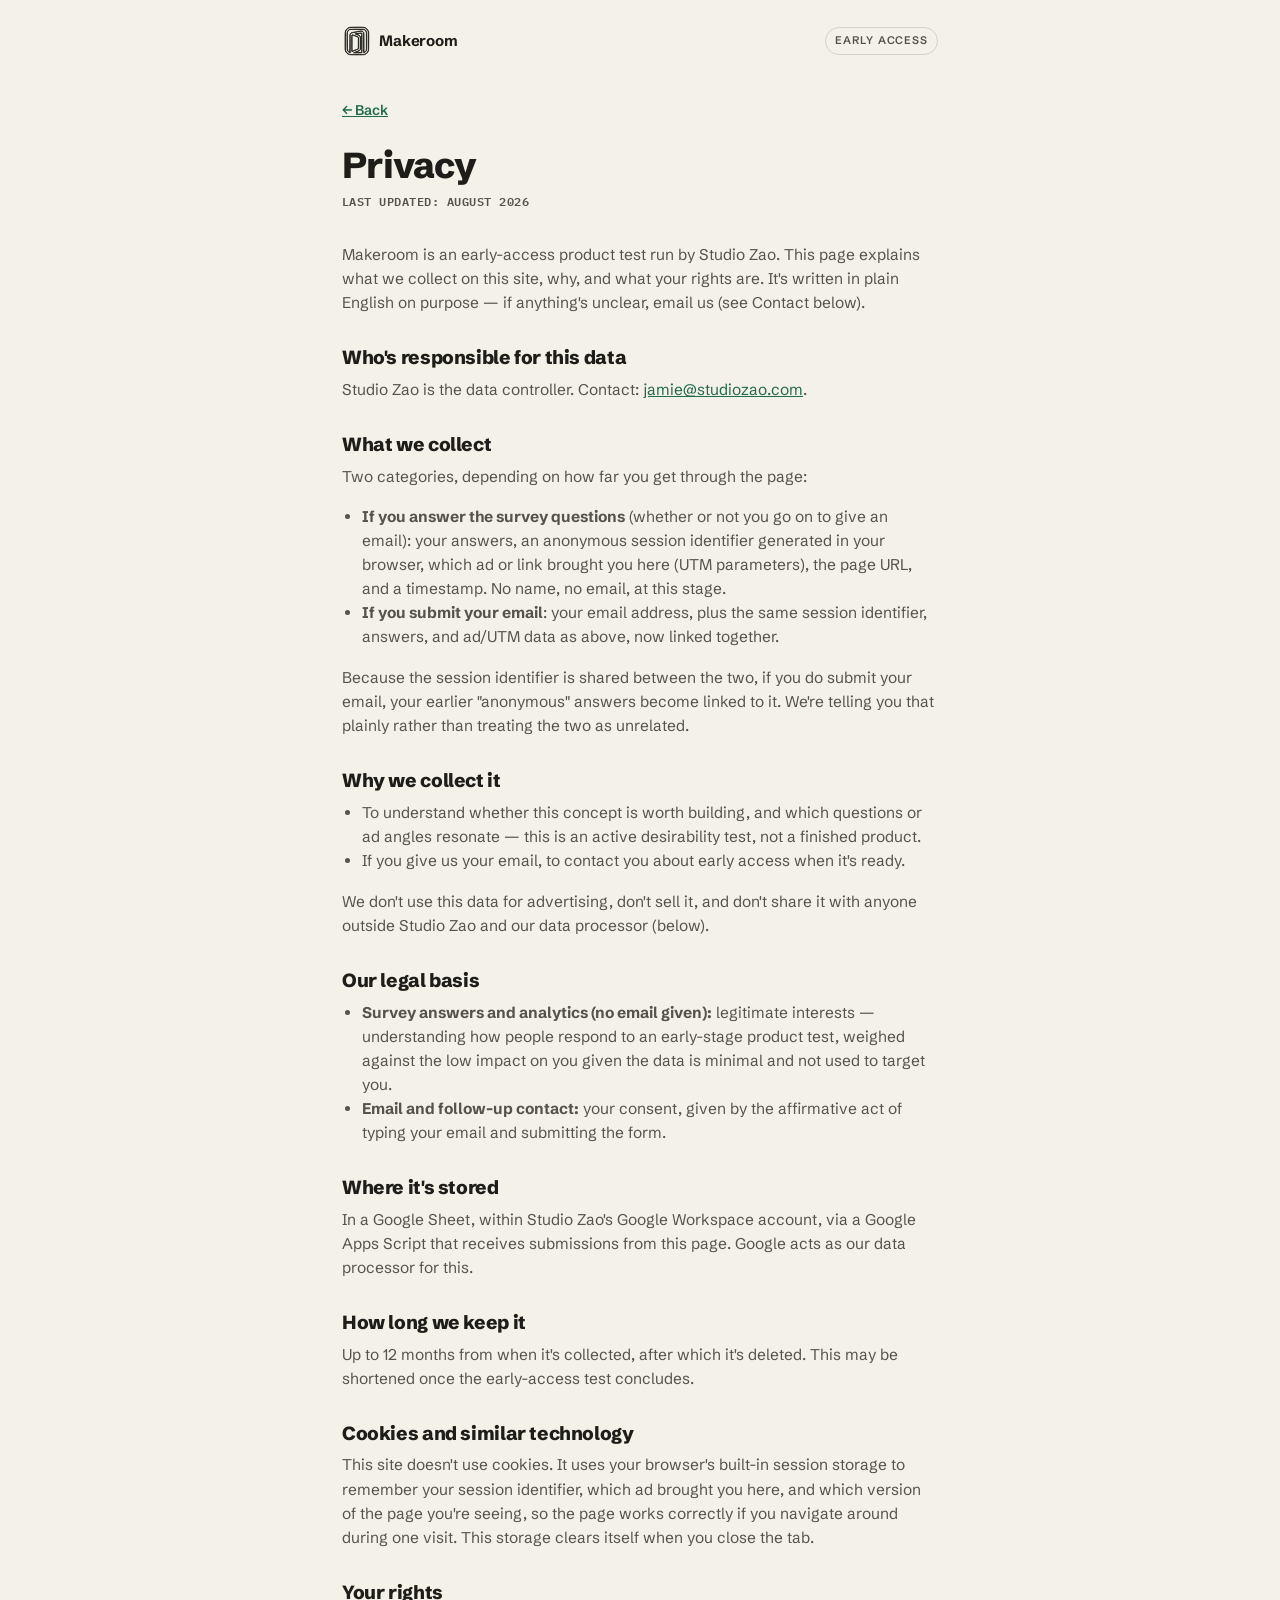
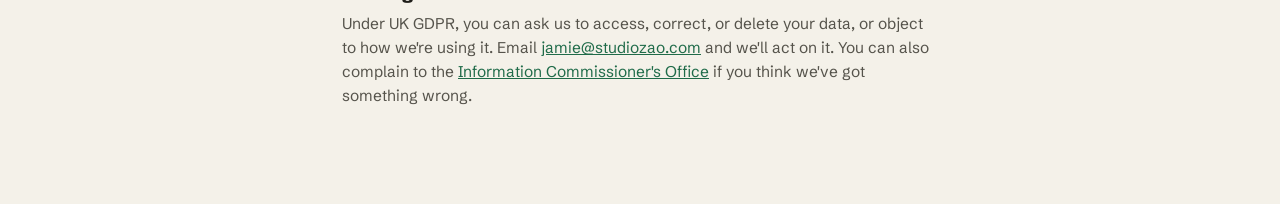
==== commit 3ab0ea08: "Restore the exact traced logo, at a thinner weight The rebuilt rect+door version drifted from the ac" ====
--- a/privacy.html
+++ b/privacy.html
@@ -25,9 +25,76 @@
 <body>
   <div class="topbar">
     <span class="brand">
-            <svg class="logo-mark" viewBox="0 0 100 120" aria-hidden="true">
-        <rect x="8" y="8" width="84" height="104" rx="22" fill="none" stroke="currentColor" stroke-width="9"/>
-        <path d="M40 26 L40 94 L56 86 L56 34 Z" fill="none" stroke="currentColor" stroke-width="7" stroke-linejoin="round"/>
+            <svg class="logo-mark" viewBox="204 40 232 268" aria-hidden="true">
+        <g transform="translate(0,478) scale(0.1,-0.1)" fill="currentColor" stroke="currentColor" stroke-width="75" stroke-linejoin="round">
+          <path d="M2620 4265 c-47 -6 -94 -15 -105 -19 -11 -4 -31 -12 -45 -16 -14 -4
+-34 -11 -45 -15 -11 -3 -22 -7 -25 -8 -40 -13 -210 -204 -210 -236 0 -6 -5
+-11 -10 -11 -6 0 -9 -3 -8 -7 1 -5 -6 -40 -15 -80 -15 -64 -17 -154 -17 -846
+l0 -774 25 -76 c13 -41 33 -91 44 -110 38 -67 123 -154 178 -182 21 -11 40
+-23 41 -27 2 -5 11 -8 21 -8 9 0 21 -4 26 -8 6 -5 37 -15 70 -23 48 -11 179
+-14 660 -14 645 0 630 -1 745 53 51 24 151 96 158 114 2 5 9 5 15 1 7 -3 9 -3
+5 1 -3 4 11 35 33 69 22 34 42 73 46 87 3 14 9 30 13 35 4 6 11 26 15 45 12
+50 17 1610 6 1610 -5 0 -8 20 -8 44 2 34 -1 42 -12 38 -10 -4 -13 -1 -9 10 4
+9 2 20 -2 24 -5 5 -11 18 -12 29 -4 24 -75 121 -123 168 -19 18 -50 42 -70 53
+-19 10 -35 22 -35 26 0 5 -7 8 -15 8 -8 0 -23 4 -33 9 -31 16 -88 31 -116 31
+-15 0 -25 3 -23 8 8 12 -1067 9 -1163 -3z m1225 -35 c4 -6 15 -10 25 -10 31 0
+132 -58 180 -103 53 -49 120 -138 120 -159 0 -8 4 -18 8 -24 5 -5 15 -29 23
+-54 12 -37 14 -182 14 -855 l0 -810 -24 -60 c-29 -72 -99 -169 -153 -210 -21
+-16 -45 -36 -53 -42 -7 -7 -17 -13 -22 -13 -4 0 -19 -6 -33 -13 -78 -41 -103
+-42 -730 -42 -629 0 -640 1 -745 43 -135 54 -249 203 -285 372 -13 63 -9 1536
+5 1603 20 99 137 270 213 310 150 80 105 75 819 76 392 0 635 -3 638 -9z"/>
+          <path d="M2560 4080 c0 -5 -6 -10 -14 -10 -25 0 -96 -43 -129 -80 -50 -53 -66
+-82 -88 -152 -18 -60 -19 -102 -19 -805 0 -701 1 -745 19 -802 36 -114 118
+-197 236 -238 l30 -10 -2 836 c-1 460 -3 841 -4 846 -1 6 -6 -8 -12 -30 -7
+-26 -13 -320 -16 -826 l-6 -787 -45 24 c-25 13 -41 24 -36 24 5 0 -6 10 -25
+23 -18 12 -40 36 -49 52 -8 17 -17 32 -20 35 -16 16 -32 61 -30 86 1 16 1 31
+0 34 -1 3 -4 284 -6 624 -3 341 -6 622 -9 624 -2 3 -2 23 0 46 3 22 7 84 9
+137 4 74 11 109 30 153 25 56 92 130 128 142 10 3 18 10 18 16 0 5 6 8 12 6 7
+-3 23 1 35 7 17 9 180 12 621 13 581 0 598 -1 647 -21 28 -11 57 -28 66 -36 9
+-9 29 -25 44 -36 27 -19 75 -102 75 -130 0 -8 5 -15 10 -15 7 0 10 -271 10
+-794 0 -679 -2 -795 -14 -806 -8 -6 -12 -18 -9 -27 3 -8 2 -18 -4 -22 -5 -3
+-19 -23 -32 -44 -24 -39 -92 -92 -132 -102 l-24 -6 -1 843 c-1 798 -5 928 -25
+928 -5 0 -9 6 -9 13 0 20 -67 86 -111 109 -36 19 -50 20 -127 14 -48 -4 -98
+-9 -112 -12 -14 -2 -45 -7 -70 -10 -25 -3 -49 -10 -54 -15 -6 -5 -31 -9 -57
+-9 -26 0 -51 -4 -54 -10 -3 -5 -24 -10 -45 -10 -21 0 -42 -4 -45 -10 -3 -5
+-22 -10 -41 -10 -20 0 -74 -7 -122 -15 -48 -9 -116 -21 -152 -27 -36 -6 -84
+-19 -107 -29 -44 -20 -93 -74 -93 -102 0 -25 15 -21 28 7 26 57 91 87 232 106
+36 5 90 14 120 20 97 19 154 29 215 38 33 5 97 17 142 26 228 47 304 48 365 5
+33 -24 72 -81 82 -122 4 -16 7 -422 7 -903 -1 -764 1 -874 14 -874 8 0 15 5
+15 10 0 6 7 10 15 10 23 0 87 39 128 78 52 50 85 107 98 173 13 66 12 1423 -1
+1542 -9 79 -32 132 -78 185 -22 26 -88 72 -102 72 -6 0 -10 5 -10 10 0 6 -9
+10 -19 10 -11 0 -23 5 -26 10 -4 6 -227 10 -636 10 -413 0 -629 -3 -629 -10z"/>
+          <path d="M3540 3759 c-30 -4 -82 -12 -115 -18 -33 -7 -86 -16 -117 -22 -32 -5
+-86 -14 -120 -20 -35 -5 -89 -13 -120 -15 -66 -7 -76 -20 -20 -30 20 -3 64
+-16 97 -29 33 -13 83 -31 110 -40 124 -41 174 -75 214 -148 21 -37 21 -48 21
+-585 l0 -547 -38 -49 c-38 -50 -83 -84 -114 -85 -10 -1 -18 -5 -18 -11 0 -5
+-11 -10 -23 -10 -13 0 -27 -3 -30 -6 -8 -8 -119 -54 -130 -54 -4 0 -30 -11
+-59 -25 -28 -14 -60 -25 -70 -25 -10 0 -18 -4 -18 -8 0 -5 -25 -15 -55 -22
+-30 -7 -55 -18 -55 -24 0 -8 109 -10 375 -8 343 2 375 4 384 20 12 23 14 1694
+1 1726 -13 35 -36 43 -100 35z m71 -41 c0 -7 1 -394 2 -860 l2 -847 -293 -3
+c-289 -3 -377 2 -274 16 28 4 52 11 52 16 0 6 6 10 13 10 8 0 27 6 43 14 76
+37 130 61 139 62 12 1 58 20 98 40 16 8 34 11 40 7 7 -3 9 -3 5 1 -3 4 11 31
+33 59 31 41 39 61 40 97 1 25 3 56 5 70 1 14 3 187 4 385 1 358 -6 612 -17
+650 -9 33 -83 115 -109 121 -13 3 -24 10 -24 14 0 8 -55 24 -77 23 -7 0 -13 3
+-13 8 0 5 -11 9 -25 9 -14 0 -25 4 -25 9 0 5 -12 11 -27 13 -16 2 -27 8 -26
+14 1 7 -6 10 -17 7 -11 -3 -20 -1 -20 5 0 6 21 13 48 17 26 3 67 9 92 14 25 6
+73 12 108 16 35 3 73 10 85 15 35 14 137 12 138 -2z"/>
+          <path d="M2745 3583 c-13 -12 -15 -114 -15 -754 0 -491 3 -739 10 -739 10 0
+87 32 122 51 10 5 24 9 31 9 12 0 80 29 119 50 10 6 23 10 29 10 11 0 24 5
+121 49 26 11 57 21 68 21 11 0 20 4 20 9 0 5 16 12 35 15 19 4 39 15 45 26 16
+29 13 1040 -3 1061 -12 15 -140 69 -165 69 -12 0 -23 5 -69 28 -13 7 -31 12
+-42 12 -11 0 -21 4 -23 8 -1 4 -43 21 -93 36 -49 16 -99 32 -110 36 -42 17
+-66 18 -80 3z m90 -33 c32 -11 66 -20 77 -20 10 0 18 -4 18 -10 0 -5 7 -10 15
+-10 15 0 24 -3 70 -27 12 -6 36 -14 55 -18 19 -4 40 -11 45 -15 6 -4 31 -13
+58 -21 26 -7 47 -17 47 -21 0 -4 12 -8 26 -8 16 0 37 -11 51 -26 l24 -26 -3
+-493 c-3 -458 -4 -494 -21 -513 -10 -11 -31 -22 -48 -26 -16 -3 -49 -15 -73
+-26 -25 -11 -50 -20 -56 -20 -5 0 -19 -4 -30 -10 -11 -5 -29 -14 -40 -20 -11
+-5 -27 -10 -35 -10 -8 0 -15 -4 -15 -10 0 -5 -11 -10 -25 -10 -14 0 -25 -5
+-25 -11 0 -6 -9 -9 -19 -6 -12 3 -22 -1 -25 -9 -3 -8 -16 -14 -30 -14 -14 0
+-27 -4 -31 -9 -3 -6 -14 -8 -25 -6 -11 2 -20 0 -20 -6 0 -5 -6 -9 -14 -9 -8 0
+-17 -6 -19 -12 -3 -7 -6 311 -6 708 -1 617 1 734 14 734 1 0 28 -9 60 -20z"/>
+          <path d="M2381 2284 c0 -11 3 -14 6 -6 3 7 2 16 -1 19 -3 4 -6 -2 -5 -13z"/>
+        </g>
       </svg>
       Makeroom
     </span>
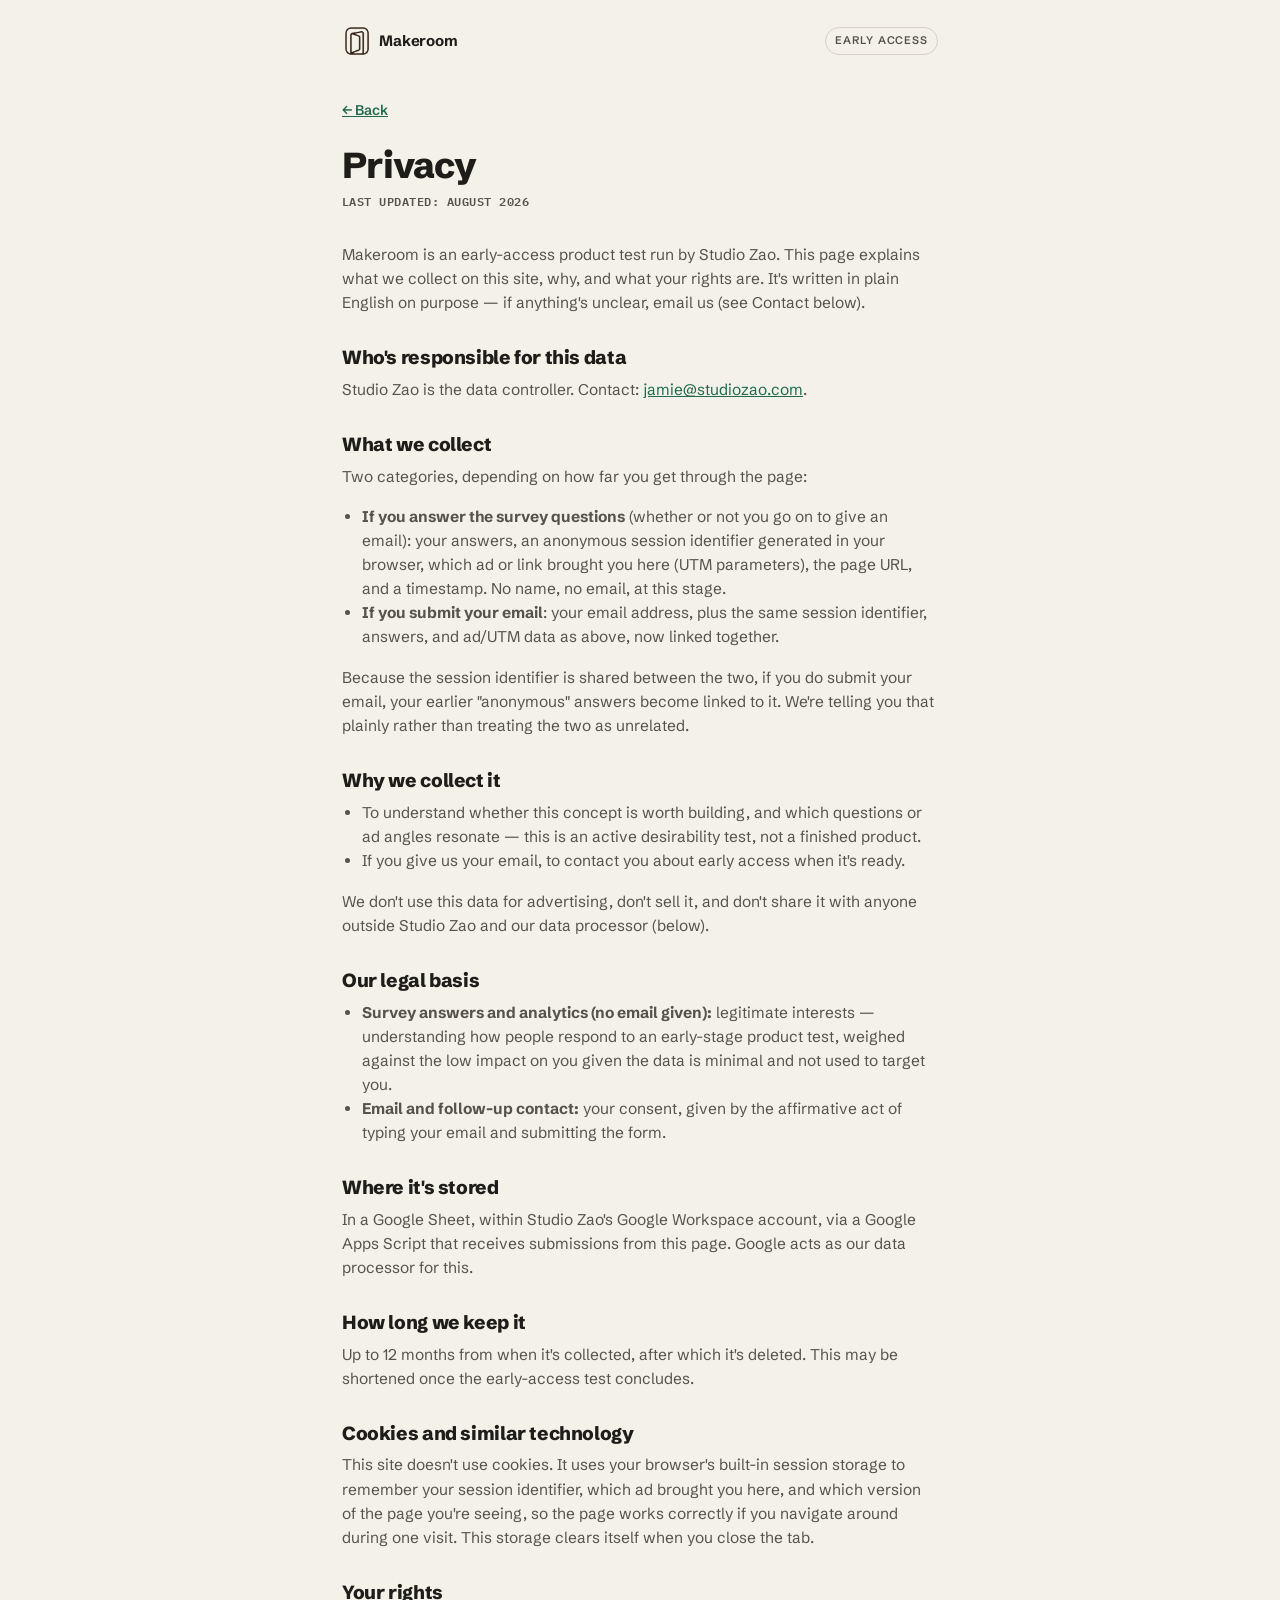
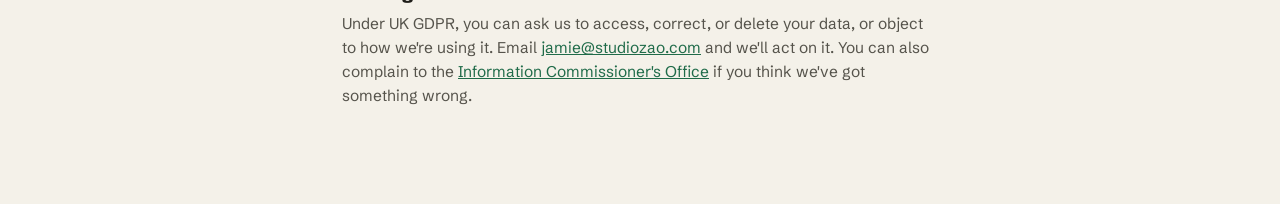
==== commit 761ffcc9: "Swap hand-traced header logo for the real designed icon, add favicon Crops the icon out of the impro" ====
--- a/privacy.html
+++ b/privacy.html
@@ -8,6 +8,10 @@
 <link rel="preconnect" href="https://fonts.googleapis.com">
 <link rel="preconnect" href="https://fonts.gstatic.com" crossorigin>
 <link href="https://fonts.googleapis.com/css2?family=Schibsted+Grotesk:wght@400;500;600;700;800&family=IBM+Plex+Mono:wght@500;600&display=swap" rel="stylesheet">
+<link rel="icon" href="favicon.ico" sizes="any">
+<link rel="icon" type="image/png" sizes="512x512" href="favicon-512.png">
+<link rel="apple-touch-icon" href="apple-touch-icon.png">
+
 <link rel="stylesheet" href="style.css">
 <style>
   /* Page-specific only — everything else reuses style.css's tokens so
@@ -25,77 +29,7 @@
 <body>
   <div class="topbar">
     <span class="brand">
-            <svg class="logo-mark" viewBox="204 40 232 268" aria-hidden="true">
-        <g transform="translate(0,478) scale(0.1,-0.1)" fill="currentColor" stroke="currentColor" stroke-width="75" stroke-linejoin="round">
-          <path d="M2620 4265 c-47 -6 -94 -15 -105 -19 -11 -4 -31 -12 -45 -16 -14 -4
--34 -11 -45 -15 -11 -3 -22 -7 -25 -8 -40 -13 -210 -204 -210 -236 0 -6 -5
--11 -10 -11 -6 0 -9 -3 -8 -7 1 -5 -6 -40 -15 -80 -15 -64 -17 -154 -17 -846
-l0 -774 25 -76 c13 -41 33 -91 44 -110 38 -67 123 -154 178 -182 21 -11 40
--23 41 -27 2 -5 11 -8 21 -8 9 0 21 -4 26 -8 6 -5 37 -15 70 -23 48 -11 179
--14 660 -14 645 0 630 -1 745 53 51 24 151 96 158 114 2 5 9 5 15 1 7 -3 9 -3
-5 1 -3 4 11 35 33 69 22 34 42 73 46 87 3 14 9 30 13 35 4 6 11 26 15 45 12
-50 17 1610 6 1610 -5 0 -8 20 -8 44 2 34 -1 42 -12 38 -10 -4 -13 -1 -9 10 4
-9 2 20 -2 24 -5 5 -11 18 -12 29 -4 24 -75 121 -123 168 -19 18 -50 42 -70 53
--19 10 -35 22 -35 26 0 5 -7 8 -15 8 -8 0 -23 4 -33 9 -31 16 -88 31 -116 31
--15 0 -25 3 -23 8 8 12 -1067 9 -1163 -3z m1225 -35 c4 -6 15 -10 25 -10 31 0
-132 -58 180 -103 53 -49 120 -138 120 -159 0 -8 4 -18 8 -24 5 -5 15 -29 23
--54 12 -37 14 -182 14 -855 l0 -810 -24 -60 c-29 -72 -99 -169 -153 -210 -21
--16 -45 -36 -53 -42 -7 -7 -17 -13 -22 -13 -4 0 -19 -6 -33 -13 -78 -41 -103
--42 -730 -42 -629 0 -640 1 -745 43 -135 54 -249 203 -285 372 -13 63 -9 1536
-5 1603 20 99 137 270 213 310 150 80 105 75 819 76 392 0 635 -3 638 -9z"/>
-          <path d="M2560 4080 c0 -5 -6 -10 -14 -10 -25 0 -96 -43 -129 -80 -50 -53 -66
--82 -88 -152 -18 -60 -19 -102 -19 -805 0 -701 1 -745 19 -802 36 -114 118
--197 236 -238 l30 -10 -2 836 c-1 460 -3 841 -4 846 -1 6 -6 -8 -12 -30 -7
--26 -13 -320 -16 -826 l-6 -787 -45 24 c-25 13 -41 24 -36 24 5 0 -6 10 -25
-23 -18 12 -40 36 -49 52 -8 17 -17 32 -20 35 -16 16 -32 61 -30 86 1 16 1 31
-0 34 -1 3 -4 284 -6 624 -3 341 -6 622 -9 624 -2 3 -2 23 0 46 3 22 7 84 9
-137 4 74 11 109 30 153 25 56 92 130 128 142 10 3 18 10 18 16 0 5 6 8 12 6 7
--3 23 1 35 7 17 9 180 12 621 13 581 0 598 -1 647 -21 28 -11 57 -28 66 -36 9
--9 29 -25 44 -36 27 -19 75 -102 75 -130 0 -8 5 -15 10 -15 7 0 10 -271 10
--794 0 -679 -2 -795 -14 -806 -8 -6 -12 -18 -9 -27 3 -8 2 -18 -4 -22 -5 -3
--19 -23 -32 -44 -24 -39 -92 -92 -132 -102 l-24 -6 -1 843 c-1 798 -5 928 -25
-928 -5 0 -9 6 -9 13 0 20 -67 86 -111 109 -36 19 -50 20 -127 14 -48 -4 -98
--9 -112 -12 -14 -2 -45 -7 -70 -10 -25 -3 -49 -10 -54 -15 -6 -5 -31 -9 -57
--9 -26 0 -51 -4 -54 -10 -3 -5 -24 -10 -45 -10 -21 0 -42 -4 -45 -10 -3 -5
--22 -10 -41 -10 -20 0 -74 -7 -122 -15 -48 -9 -116 -21 -152 -27 -36 -6 -84
--19 -107 -29 -44 -20 -93 -74 -93 -102 0 -25 15 -21 28 7 26 57 91 87 232 106
-36 5 90 14 120 20 97 19 154 29 215 38 33 5 97 17 142 26 228 47 304 48 365 5
-33 -24 72 -81 82 -122 4 -16 7 -422 7 -903 -1 -764 1 -874 14 -874 8 0 15 5
-15 10 0 6 7 10 15 10 23 0 87 39 128 78 52 50 85 107 98 173 13 66 12 1423 -1
-1542 -9 79 -32 132 -78 185 -22 26 -88 72 -102 72 -6 0 -10 5 -10 10 0 6 -9
-10 -19 10 -11 0 -23 5 -26 10 -4 6 -227 10 -636 10 -413 0 -629 -3 -629 -10z"/>
-          <path d="M3540 3759 c-30 -4 -82 -12 -115 -18 -33 -7 -86 -16 -117 -22 -32 -5
--86 -14 -120 -20 -35 -5 -89 -13 -120 -15 -66 -7 -76 -20 -20 -30 20 -3 64
--16 97 -29 33 -13 83 -31 110 -40 124 -41 174 -75 214 -148 21 -37 21 -48 21
--585 l0 -547 -38 -49 c-38 -50 -83 -84 -114 -85 -10 -1 -18 -5 -18 -11 0 -5
--11 -10 -23 -10 -13 0 -27 -3 -30 -6 -8 -8 -119 -54 -130 -54 -4 0 -30 -11
--59 -25 -28 -14 -60 -25 -70 -25 -10 0 -18 -4 -18 -8 0 -5 -25 -15 -55 -22
--30 -7 -55 -18 -55 -24 0 -8 109 -10 375 -8 343 2 375 4 384 20 12 23 14 1694
-1 1726 -13 35 -36 43 -100 35z m71 -41 c0 -7 1 -394 2 -860 l2 -847 -293 -3
-c-289 -3 -377 2 -274 16 28 4 52 11 52 16 0 6 6 10 13 10 8 0 27 6 43 14 76
-37 130 61 139 62 12 1 58 20 98 40 16 8 34 11 40 7 7 -3 9 -3 5 1 -3 4 11 31
-33 59 31 41 39 61 40 97 1 25 3 56 5 70 1 14 3 187 4 385 1 358 -6 612 -17
-650 -9 33 -83 115 -109 121 -13 3 -24 10 -24 14 0 8 -55 24 -77 23 -7 0 -13 3
--13 8 0 5 -11 9 -25 9 -14 0 -25 4 -25 9 0 5 -12 11 -27 13 -16 2 -27 8 -26
-14 1 7 -6 10 -17 7 -11 -3 -20 -1 -20 5 0 6 21 13 48 17 26 3 67 9 92 14 25 6
-73 12 108 16 35 3 73 10 85 15 35 14 137 12 138 -2z"/>
-          <path d="M2745 3583 c-13 -12 -15 -114 -15 -754 0 -491 3 -739 10 -739 10 0
-87 32 122 51 10 5 24 9 31 9 12 0 80 29 119 50 10 6 23 10 29 10 11 0 24 5
-121 49 26 11 57 21 68 21 11 0 20 4 20 9 0 5 16 12 35 15 19 4 39 15 45 26 16
-29 13 1040 -3 1061 -12 15 -140 69 -165 69 -12 0 -23 5 -69 28 -13 7 -31 12
--42 12 -11 0 -21 4 -23 8 -1 4 -43 21 -93 36 -49 16 -99 32 -110 36 -42 17
--66 18 -80 3z m90 -33 c32 -11 66 -20 77 -20 10 0 18 -4 18 -10 0 -5 7 -10 15
--10 15 0 24 -3 70 -27 12 -6 36 -14 55 -18 19 -4 40 -11 45 -15 6 -4 31 -13
-58 -21 26 -7 47 -17 47 -21 0 -4 12 -8 26 -8 16 0 37 -11 51 -26 l24 -26 -3
--493 c-3 -458 -4 -494 -21 -513 -10 -11 -31 -22 -48 -26 -16 -3 -49 -15 -73
--26 -25 -11 -50 -20 -56 -20 -5 0 -19 -4 -30 -10 -11 -5 -29 -14 -40 -20 -11
--5 -27 -10 -35 -10 -8 0 -15 -4 -15 -10 0 -5 -11 -10 -25 -10 -14 0 -25 -5
--25 -11 0 -6 -9 -9 -19 -6 -12 3 -22 -1 -25 -9 -3 -8 -16 -14 -30 -14 -14 0
--27 -4 -31 -9 -3 -6 -14 -8 -25 -6 -11 2 -20 0 -20 -6 0 -5 -6 -9 -14 -9 -8 0
--17 -6 -19 -12 -3 -7 -6 311 -6 708 -1 617 1 734 14 734 1 0 28 -9 60 -20z"/>
-          <path d="M2381 2284 c0 -11 3 -14 6 -6 3 7 2 16 -1 19 -3 4 -6 -2 -5 -13z"/>
-        </g>
-      </svg>
+            <img class="logo-mark" src="logo-icon.png" alt="" aria-hidden="true">
       Makeroom
     </span>
     <span class="badge">Early access</span>
--- a/style.css
+++ b/style.css
@@ -115,6 +115,14 @@
   position: absolute;
   inset: 0;
   background: repeating-linear-gradient(135deg, #e3ddcd 0 10px, #ece7db 10px 20px);
+}
+/* The example photo only appears once the shutter fires, same moment
+   the flash/scan plays — as if that tap actually took the shot. */
+.hook-frame.scanning .stripes,
+.hook-frame.revealed .stripes {
+  background:
+    linear-gradient(180deg, rgba(30,29,25,.5), rgba(30,29,25,.25)),
+    url('jumper.png') center 42%/cover no-repeat;
 }
 .hook-frame .caption {
   position: absolute;
